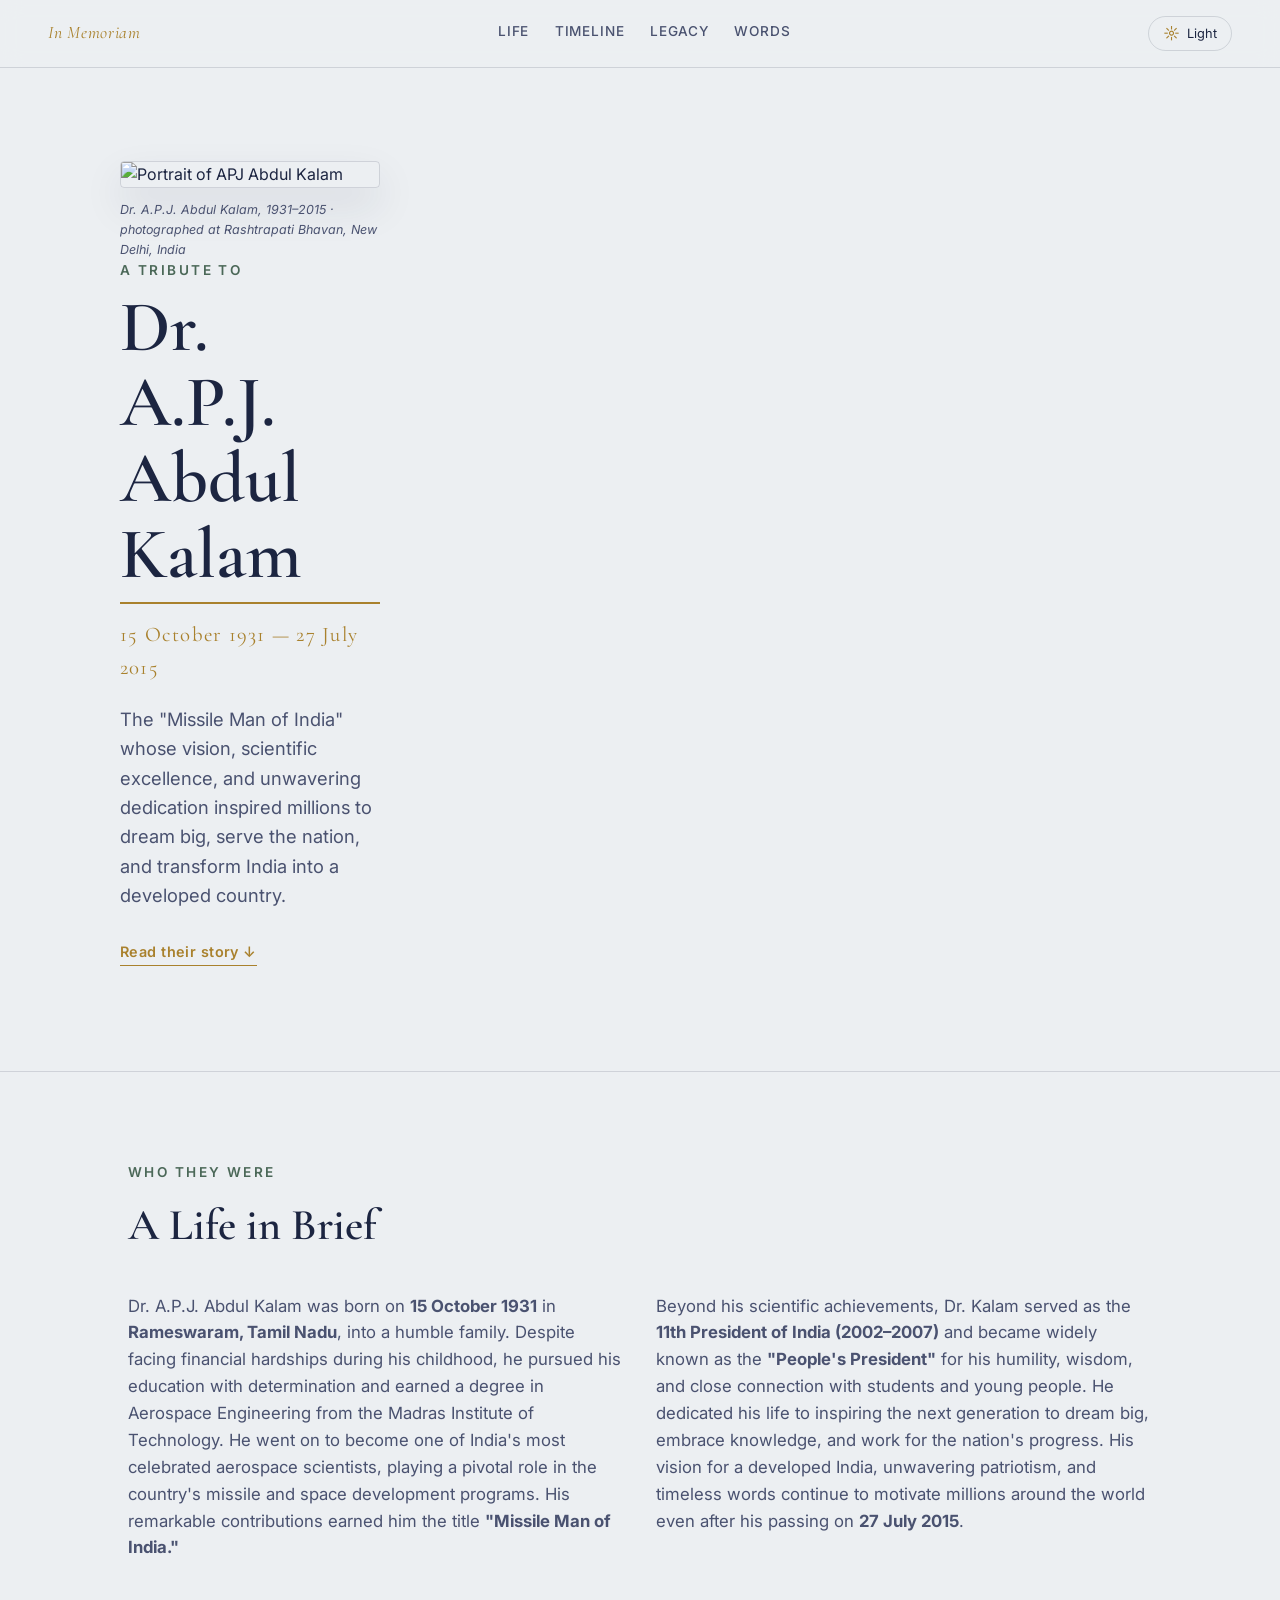
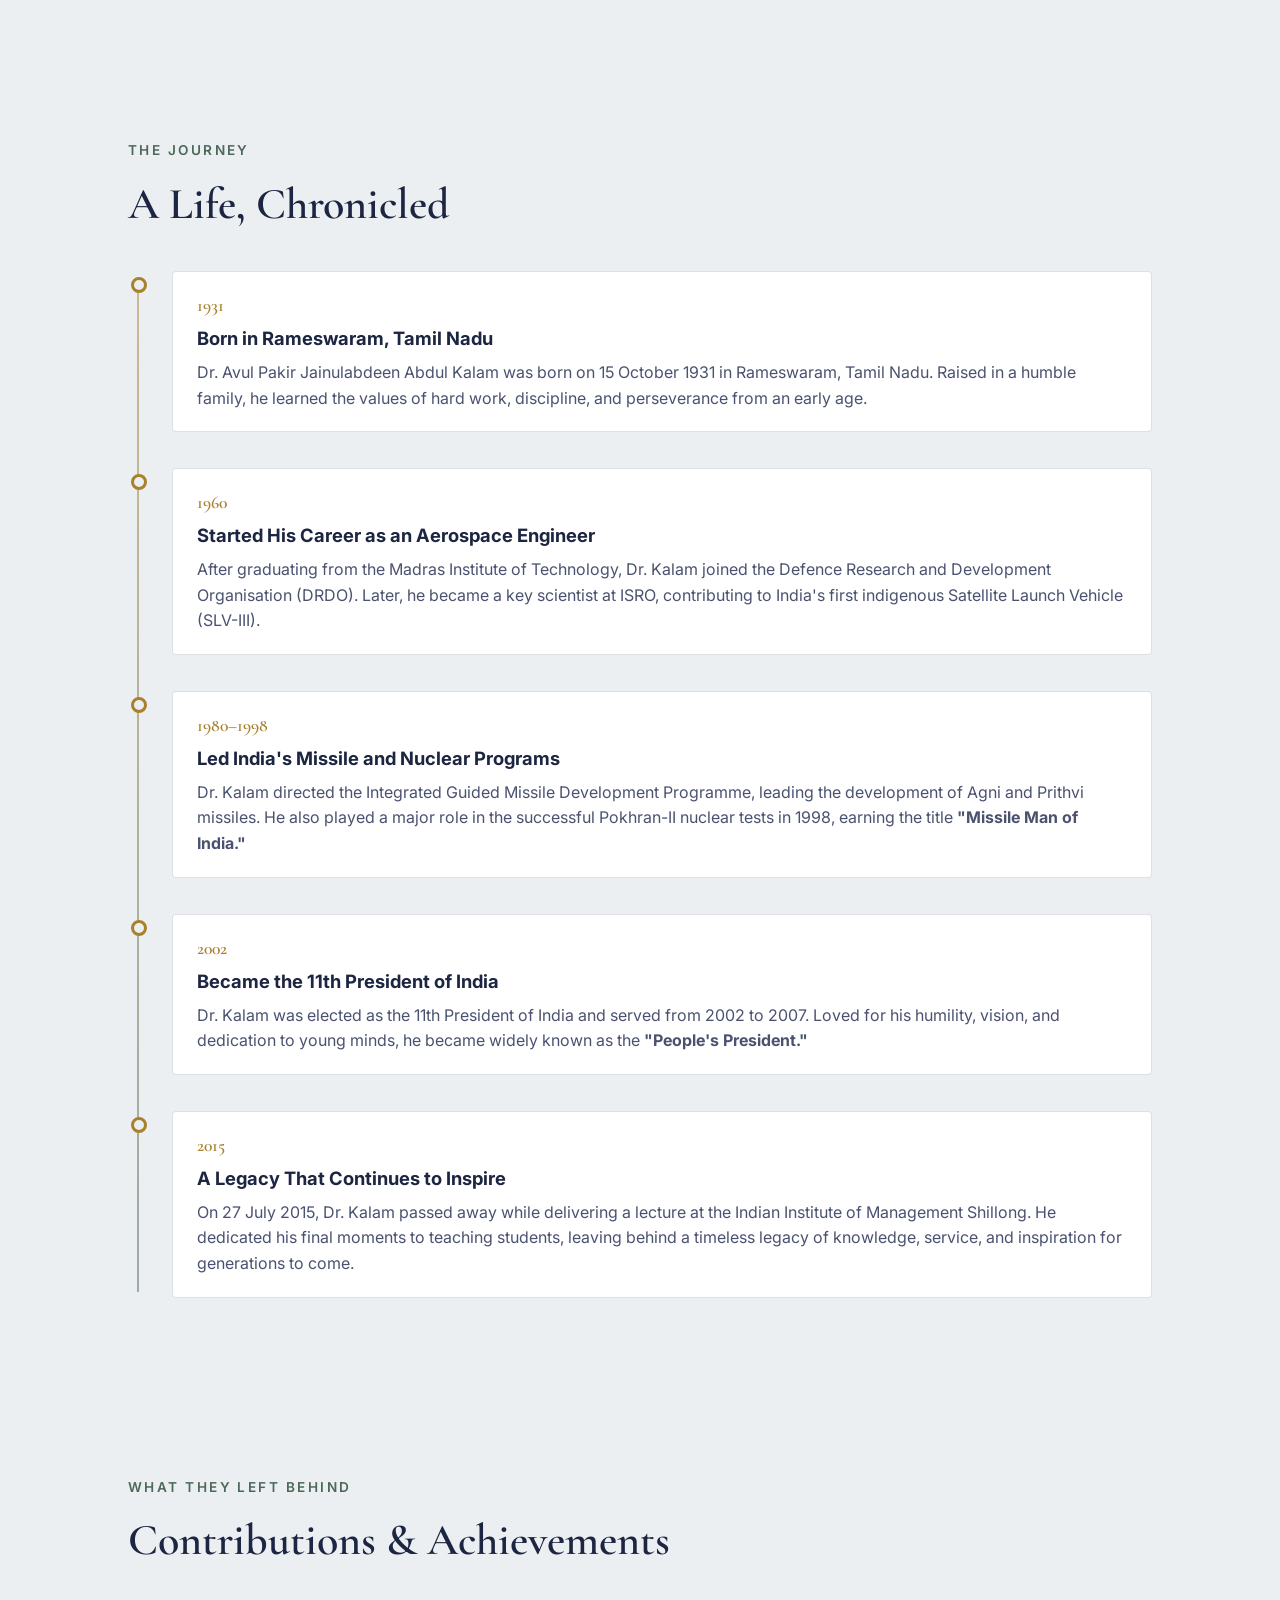
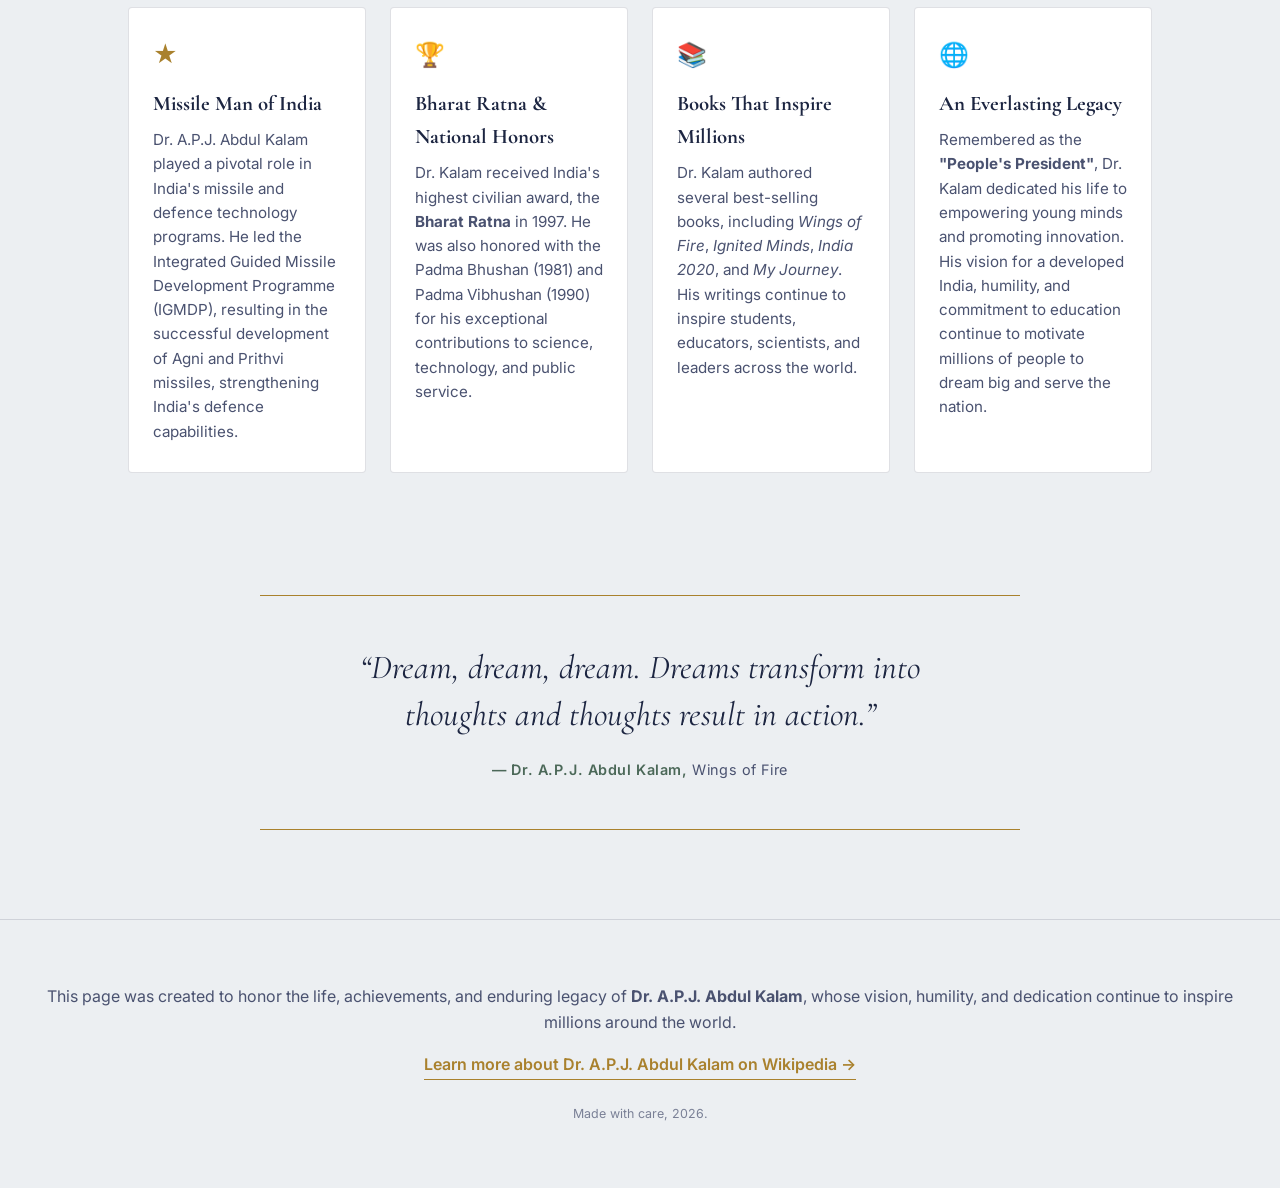
==== index.html @ c82d5241 "Add Tribute Page project Uploaded the Tribute Page project dedicated to Dr. A.P.J. Abdul Kalam. Incl" ====
<!DOCTYPE html>
<html lang="en">
<head>
  <meta charset="UTF-8">
  <meta name="viewport" content="width=device-width, initial-scale=1.0">
  <title>In Tribute — Dr. A.P.J. Abdul Kalam</title>

  <!-- Google Fonts: Cormorant Garamond (display) + Inter (body/utility) -->
  <link rel="preconnect" href="https://fonts.googleapis.com">
  <link rel="preconnect" href="https://fonts.gstatic.com" crossorigin>
  <link href="https://fonts.googleapis.com/css2?family=Cormorant+Garamond:ital,wght@0,400;0,500;0,600;1,500&family=Inter:wght@400;500;600;700&display=swap" rel="stylesheet">

  <link rel="stylesheet" href="styles.css">
</head>
<body>

  <!-- ============ SKIP LINK (accessibility) ============ -->
  <a class="skip-link" href="#main">Skip to content</a>

  <!-- ============ TOP BAR / NAV ============ -->
  <header class="topbar">
    <span class="topbar__mark">In Memoriam</span>
    <nav class="topbar__nav" aria-label="Section navigation">
      <a href="#biography">Life</a>
      <a href="#timeline">Timeline</a>
      <a href="#legacy">Legacy</a>
      <a href="#quote">Words</a>
    </nav>
    <!-- Dark / Light mode toggle -->
    <button id="theme-toggle" class="theme-toggle" type="button" aria-pressed="false" aria-label="Toggle dark mode">
      <span class="theme-toggle__icon" aria-hidden="true">&#9788;</span>
      <span class="theme-toggle__label">Light</span>
    </button>
  </header>

  <main id="main">

    <!-- ============ HERO SECTION ============ -->
    <section class="hero" id="hero">
      <div class="hero__frame">
        <figure class="hero__portrait">
          <img src="images/DoctorAbdulKalam.webp" alt="Portrait of APJ Abdul Kalam">
<figcaption>Dr. A.P.J. Abdul Kalam, 1931&ndash;2015 &middot; photographed at Rashtrapati Bhavan, New Delhi, India</figcaption>

        <div class="hero__copy">
          <p class="hero__eyebrow">A Tribute To</p>
          <h1 class="hero__title">Dr. A.P.J. Abdul Kalam</h1>
          <p class="hero__dates">15 October 1931 — 27 July 2015</p>
          <p class="hero__tagline">
             The "Missile Man of India" whose vision, scientific excellence, and unwavering dedication inspired millions to dream big, serve the nation, and transform India into a developed country.
    </p>

          </p>
          <a class="hero__cta" href="#biography">Read their story ↓</a>
        </div>
      </div>
    </section>

    <!-- ============ BIOGRAPHY / SUMMARY ============ -->
<section class="section biography reveal" id="biography">
  <p class="section__eyebrow">Who They Were</p>
  <h2 class="section__title">A Life in Brief</h2>

  <div class="biography__text">
    <p>
      Dr. A.P.J. Abdul Kalam was born on <strong>15 October 1931</strong> in
      <strong>Rameswaram, Tamil Nadu</strong>, into a humble family. Despite facing
      financial hardships during his childhood, he pursued his education with
      determination and earned a degree in Aerospace Engineering from the Madras
      Institute of Technology. He went on to become one of India's most celebrated
      aerospace scientists, playing a pivotal role in the country's missile and
      space development programs. His remarkable contributions earned him the title
      <strong>"Missile Man of India."</strong>
    </p>

    <p>
      Beyond his scientific achievements, Dr. Kalam served as the
      <strong>11th President of India (2002–2007)</strong> and became widely known
      as the <strong>"People's President"</strong> for his humility, wisdom, and
      close connection with students and young people. He dedicated his life to
      inspiring the next generation to dream big, embrace knowledge, and work for
      the nation's progress. His vision for a developed India, unwavering patriotism,
      and timeless words continue to motivate millions around the world even after
      his passing on <strong>27 July 2015</strong>.
    </p>
  </div>
</section>

    <!-- ============ INTERACTIVE TIMELINE ============ -->
<section class="section timeline-section reveal" id="timeline">
  <p class="section__eyebrow">The Journey</p>
  <h2 class="section__title">A Life, Chronicled</h2>

  <ol class="timeline">
    <li class="timeline__item reveal">
      <div class="timeline__dot"></div>
      <div class="timeline__card">
        <span class="timeline__year">1931</span>
        <h3 class="timeline__heading">Born in Rameswaram, Tamil Nadu</h3>
        <p>
          Dr. Avul Pakir Jainulabdeen Abdul Kalam was born on 15 October 1931 in
          Rameswaram, Tamil Nadu. Raised in a humble family, he learned the values
          of hard work, discipline, and perseverance from an early age.
        </p>
      </div>
    </li>

    <li class="timeline__item reveal">
      <div class="timeline__dot"></div>
      <div class="timeline__card">
        <span class="timeline__year">1960</span>
        <h3 class="timeline__heading">Started His Career as an Aerospace Engineer</h3>
        <p>
          After graduating from the Madras Institute of Technology, Dr. Kalam
          joined the Defence Research and Development Organisation (DRDO). Later,
          he became a key scientist at ISRO, contributing to India's first
          indigenous Satellite Launch Vehicle (SLV-III).
        </p>
      </div>
    </li>

    <li class="timeline__item reveal">
      <div class="timeline__dot"></div>
      <div class="timeline__card">
        <span class="timeline__year">1980–1998</span>
        <h3 class="timeline__heading">Led India's Missile and Nuclear Programs</h3>
        <p>
          Dr. Kalam directed the Integrated Guided Missile Development Programme,
          leading the development of Agni and Prithvi missiles. He also played a
          major role in the successful Pokhran-II nuclear tests in 1998, earning
          the title <strong>"Missile Man of India."</strong>
        </p>
      </div>
    </li>

    <li class="timeline__item reveal">
      <div class="timeline__dot"></div>
      <div class="timeline__card">
        <span class="timeline__year">2002</span>
        <h3 class="timeline__heading">Became the 11th President of India</h3>
        <p>
          Dr. Kalam was elected as the 11th President of India and served from
          2002 to 2007. Loved for his humility, vision, and dedication to young
          minds, he became widely known as the <strong>"People's President."</strong>
        </p>
      </div>
    </li>

    <li class="timeline__item reveal">
      <div class="timeline__dot"></div>
      <div class="timeline__card">
        <span class="timeline__year">2015</span>
        <h3 class="timeline__heading">A Legacy That Continues to Inspire</h3>
        <p>
          On 27 July 2015, Dr. Kalam passed away while delivering a lecture at the
          Indian Institute of Management Shillong. He dedicated his final moments
          to teaching students, leaving behind a timeless legacy of knowledge,
          service, and inspiration for generations to come.
        </p>
      </div>
    </li>
  </ol>
</section>

    <!-- ============ KEY CONTRIBUTIONS / ACHIEVEMENTS ============ -->
<section class="section legacy reveal" id="legacy">
  <p class="section__eyebrow">What They Left Behind</p>
  <h2 class="section__title">Contributions &amp; Achievements</h2>

  <div class="legacy__grid">

    <article class="legacy__card reveal">
      <span class="legacy__icon" aria-hidden="true">&#9733;</span>
      <h3>Missile Man of India</h3>
      <p>
        Dr. A.P.J. Abdul Kalam played a pivotal role in India's missile and
        defence technology programs. He led the Integrated Guided Missile
        Development Programme (IGMDP), resulting in the successful development
        of Agni and Prithvi missiles, strengthening India's defence capabilities.
      </p>
    </article>

    <article class="legacy__card reveal">
      <span class="legacy__icon" aria-hidden="true">&#127942;</span>
      <h3>Bharat Ratna &amp; National Honors</h3>
      <p>
        Dr. Kalam received India's highest civilian award, the
        <strong>Bharat Ratna</strong> in 1997. He was also honored with the
        Padma Bhushan (1981) and Padma Vibhushan (1990) for his exceptional
        contributions to science, technology, and public service.
      </p>
    </article>

    <article class="legacy__card reveal">
      <span class="legacy__icon" aria-hidden="true">&#128218;</span>
      <h3>Books That Inspire Millions</h3>
      <p>
        Dr. Kalam authored several best-selling books, including
        <em>Wings of Fire</em>, <em>Ignited Minds</em>,
        <em>India 2020</em>, and <em>My Journey</em>. His writings continue to
        inspire students, educators, scientists, and leaders across the world.
      </p>
    </article>

    <article class="legacy__card reveal">
      <span class="legacy__icon" aria-hidden="true">&#127760;</span>
      <h3>An Everlasting Legacy</h3>
      <p>
        Remembered as the <strong>"People's President"</strong>, Dr. Kalam
        dedicated his life to empowering young minds and promoting innovation.
        His vision for a developed India, humility, and commitment to education
        continue to motivate millions of people to dream big and serve the nation.
      </p>
    </article>

  </div>
</section>
    <!-- ============ QUOTE SECTION ============ -->
<section class="section quote-section reveal" id="quote">
  <blockquote class="quote">
    <p>
      &ldquo;Dream, dream, dream. Dreams transform into thoughts and thoughts result in action.&rdquo;
    </p>
    <footer>
      — Dr. A.P.J. Abdul Kalam,
      <cite>Wings of Fire</cite>
    </footer>
  </blockquote>
</section>

</main>

<!-- ============ FOOTER / EXTERNAL LINK ============ -->
<footer class="site-footer reveal">
  <p class="site-footer__note">
    This page was created to honor the life, achievements, and enduring legacy of
    <strong>Dr. A.P.J. Abdul Kalam</strong>, whose vision, humility, and dedication
    continue to inspire millions around the world.
  </p>

  <a class="site-footer__link"
     href="https://en.wikipedia.org/wiki/A._P._J._Abdul_Kalam"
     target="_blank"
     rel="noopener noreferrer">
    Learn more about Dr. A.P.J. Abdul Kalam on Wikipedia →
  </a>

  <p class="site-footer__fine">
    Made with care, 2026.
  </p>
</footer>

<script src="script.js"></script>
</body>
</html>
---- styles.css ----
/* =========================================================
   TRIBUTE PAGE — STYLESHEET
   Design tokens live in :root as CSS custom properties so the
   dark-mode toggle can flip the whole palette in one place.
   ========================================================= */

:root {
  /* ---- Palette (light / default) ---- */
  --bg: #eceff2;
  --bg-alt: #ffffff;
  --ink: #1c2541;
  --ink-soft: #4a5270;
  --gold: #a9812d;
  --gold-soft: #cba553;
  --sage: #4b6858;
  --line: rgba(28, 37, 65, 0.14);
  --shadow: 0 18px 40px rgba(28, 37, 65, 0.10);

  /* ---- Type ---- */
  --font-display: "Cormorant Garamond", Georgia, "Times New Roman", serif;
  --font-body: "Inter", -apple-system, BlinkMacSystemFont, "Segoe UI", sans-serif;

  /* ---- Layout ---- */
  --max-width: 1120px;
  --radius: 4px;
  --transition: 0.35s ease;
}

/* Dark mode palette — toggled via JS adding .dark-mode on <body> */
body.dark-mode {
  --bg: #0f1620;
  --bg-alt: #161f2c;
  --ink: #eef1f5;
  --ink-soft: #b7c0cf;
  --gold: #d9b25e;
  --gold-soft: #e9cd8c;
  --sage: #8fae9c;
  --line: rgba(238, 241, 245, 0.14);
  --shadow: 0 18px 40px rgba(0, 0, 0, 0.45);
}

/* ---------------------------------------------------------
   RESET & BASE
   --------------------------------------------------------- */
* { box-sizing: border-box; }

html {
  scroll-behavior: smooth;
}

body {
  margin: 0;
  background: var(--bg);
  color: var(--ink);
  font-family: var(--font-body);
  line-height: 1.6;
  transition: background var(--transition), color var(--transition);
}

img { max-width: 100%; display: block; }

a {
  color: var(--gold);
  text-decoration: none;
}

.skip-link {
  position: absolute;
  left: -999px;
  top: 0;
  background: var(--gold);
  color: #0f1620;
  padding: 0.6rem 1rem;
  z-index: 100;
}
.skip-link:focus {
  left: 1rem;
  top: 1rem;
}

/* Visible keyboard focus everywhere */
a:focus-visible,
button:focus-visible {
  outline: 2px solid var(--gold);
  outline-offset: 3px;
}

/* ---------------------------------------------------------
   TOP BAR
   --------------------------------------------------------- */
.topbar {
  position: sticky;
  top: 0;
  z-index: 50;
  display: flex;
  align-items: center;
  justify-content: space-between;
  gap: 1rem;
  padding: 1rem clamp(1.25rem, 4vw, 3rem);
  background: color-mix(in srgb, var(--bg) 88%, transparent);
  backdrop-filter: blur(10px);
  border-bottom: 1px solid var(--line);
}

.topbar__mark {
  font-family: var(--font-display);
  font-style: italic;
  font-size: 1.1rem;
  letter-spacing: 0.04em;
  color: var(--gold);
  white-space: nowrap;
}

.topbar__nav {
  display: flex;
  gap: clamp(0.75rem, 2vw, 1.75rem);
  flex-wrap: wrap;
}

.topbar__nav a {
  color: var(--ink-soft);
  font-size: 0.85rem;
  letter-spacing: 0.06em;
  text-transform: uppercase;
  font-weight: 500;
  padding-bottom: 2px;
  border-bottom: 1px solid transparent;
  transition: color var(--transition), border-color var(--transition);
}
.topbar__nav a:hover {
  color: var(--gold);
  border-color: var(--gold);
}

.theme-toggle {
  display: flex;
  align-items: center;
  gap: 0.4rem;
  background: transparent;
  border: 1px solid var(--line);
  border-radius: 999px;
  padding: 0.4rem 0.9rem;
  font-family: var(--font-body);
  font-size: 0.8rem;
  color: var(--ink);
  cursor: pointer;
  transition: border-color var(--transition), background var(--transition);
}
.theme-toggle:hover {
  border-color: var(--gold);
}
.theme-toggle__icon {
  font-size: 1rem;
  color: var(--gold);
}

/* ---------------------------------------------------------
   HERO
   --------------------------------------------------------- */
.hero {
  padding: clamp(2.5rem, 6vw, 5rem) clamp(1.25rem, 4vw, 3rem) clamp(3rem, 7vw, 6rem);
  border-bottom: 1px solid var(--line);
}

.hero__frame {
  max-width: var(--max-width);
  margin: 0 auto;
  display: grid;
  grid-template-columns: minmax(220px, 340px) 1fr;
  gap: clamp(2rem, 5vw, 4rem);
  align-items: center;
}

.hero__portrait img {
  width: 100%;
  border: 1px solid var(--line);
  border-radius: var(--radius);
  box-shadow: var(--shadow);
}
.hero__portrait figcaption {
  margin-top: 0.75rem;
  font-size: 0.78rem;
  color: var(--ink-soft);
  font-style: italic;
}

.hero__eyebrow {
  font-size: 0.85rem;
  letter-spacing: 0.18em;
  text-transform: uppercase;
  color: var(--sage);
  margin: 0 0 0.5rem;
  font-weight: 600;
}

.hero__title {
  font-family: var(--font-display);
  font-weight: 600;
  font-size: clamp(2.75rem, 6vw, 4.5rem);
  line-height: 1.05;
  margin: 0;
  border-bottom: 2px solid var(--gold);
  padding-bottom: 0.6rem;
  display: inline-block;
}

.hero__dates {
  margin: 0.9rem 0 0;
  color: var(--gold);
  font-family: var(--font-display);
  font-size: 1.3rem;
  letter-spacing: 0.06em;
}

.hero__tagline {
  margin: 1.25rem 0 1.75rem;
  font-size: 1.15rem;
  color: var(--ink-soft);
  max-width: 46ch;
}

.hero__cta {
  display: inline-block;
  font-weight: 600;
  font-size: 0.9rem;
  letter-spacing: 0.03em;
  border-bottom: 1px solid var(--gold);
  padding-bottom: 2px;
  transition: opacity var(--transition);
}
.hero__cta:hover { opacity: 0.7; }

/* ---------------------------------------------------------
   SHARED SECTION STYLES
   --------------------------------------------------------- */
.section {
  max-width: var(--max-width);
  margin: 0 auto;
  padding: clamp(3.5rem, 7vw, 6rem) clamp(1.25rem, 4vw, 3rem);
}

.section__eyebrow {
  font-size: 0.85rem;
  letter-spacing: 0.18em;
  text-transform: uppercase;
  color: var(--sage);
  font-weight: 600;
  margin: 0 0 0.4rem;
}

.section__title {
  font-family: var(--font-display);
  font-weight: 600;
  font-size: clamp(2rem, 4vw, 2.75rem);
  margin: 0 0 2rem;
}

/* Reveal-on-scroll base state (JS toggles .is-visible) */
.reveal {
  opacity: 0;
  transform: translateY(24px);
  transition: opacity 0.7s ease, transform 0.7s ease;
}
.reveal.is-visible {
  opacity: 1;
  transform: translateY(0);
}

/* ---------------------------------------------------------
   BIOGRAPHY
   --------------------------------------------------------- */
.biography__text {
  display: grid;
  grid-template-columns: repeat(2, 1fr);
  gap: 2rem;
  font-size: 1.05rem;
  color: var(--ink-soft);
}
.biography__text p { margin: 0; }

/* ---------------------------------------------------------
   TIMELINE
   --------------------------------------------------------- */
.timeline {
  list-style: none;
  margin: 0;
  padding: 0;
  position: relative;
}

.timeline::before {
  content: "";
  position: absolute;
  left: 9px;
  top: 6px;
  bottom: 6px;
  width: 2px;
  background: linear-gradient(var(--gold), var(--sage));
  opacity: 0.5;
}

.timeline__item {
  position: relative;
  padding-left: 2.75rem;
  margin-bottom: 2.25rem;
}
.timeline__item:last-child { margin-bottom: 0; }

.timeline__dot {
  position: absolute;
  left: 3px;
  top: 6px;
  width: 16px;
  height: 16px;
  border-radius: 50%;
  background: var(--bg);
  border: 3px solid var(--gold);
}

.timeline__card {
  background: var(--bg-alt);
  border: 1px solid var(--line);
  border-radius: var(--radius);
  padding: 1.25rem 1.5rem;
  transition: transform var(--transition), box-shadow var(--transition);
}
.timeline__card:hover {
  transform: translateX(4px);
  box-shadow: var(--shadow);
}

.timeline__year {
  display: inline-block;
  font-family: var(--font-display);
  font-weight: 600;
  color: var(--gold);
  font-size: 1.1rem;
  margin-bottom: 0.25rem;
}

.timeline__heading {
  margin: 0 0 0.4rem;
  font-size: 1.15rem;
}

.timeline__card p {
  margin: 0;
  color: var(--ink-soft);
}

/* ---------------------------------------------------------
   LEGACY / ACHIEVEMENTS GRID
   --------------------------------------------------------- */
.legacy__grid {
  display: grid;
  grid-template-columns: repeat(auto-fit, minmax(230px, 1fr));
  gap: 1.5rem;
}

.legacy__card {
  background: var(--bg-alt);
  border: 1px solid var(--line);
  border-radius: var(--radius);
  padding: 1.75rem 1.5rem;
  transition: transform var(--transition), box-shadow var(--transition), border-color var(--transition);
}
.legacy__card:hover {
  transform: translateY(-6px);
  box-shadow: var(--shadow);
  border-color: var(--gold);
}

.legacy__icon {
  display: inline-block;
  font-size: 1.5rem;
  color: var(--gold);
  margin-bottom: 0.75rem;
}

.legacy__card h3 {
  margin: 0 0 0.5rem;
  font-family: var(--font-display);
  font-size: 1.3rem;
}

.legacy__card p {
  margin: 0;
  color: var(--ink-soft);
  font-size: 0.95rem;
}

/* ---------------------------------------------------------
   QUOTE SECTION
   --------------------------------------------------------- */
.quote-section {
  text-align: center;
  padding-top: 2rem;
}

.quote {
  margin: 0 auto;
  max-width: 760px;
  padding: 3rem clamp(1.25rem, 5vw, 3rem);
  border-top: 1px solid var(--gold);
  border-bottom: 1px solid var(--gold);
  position: relative;
}

.quote p {
  font-family: var(--font-display);
  font-style: italic;
  font-size: clamp(1.5rem, 3.5vw, 2.1rem);
  line-height: 1.4;
  color: var(--ink);
  margin: 0 0 1.25rem;
}

.quote footer {
  font-size: 0.9rem;
  letter-spacing: 0.04em;
  color: var(--sage);
  font-weight: 600;
}
.quote footer cite {
  font-style: normal;
  color: var(--ink-soft);
  font-weight: 400;
}

/* ---------------------------------------------------------
   FOOTER
   --------------------------------------------------------- */
.site-footer {
  text-align: center;
  padding: clamp(2.5rem, 6vw, 4rem) 1.5rem;
  border-top: 1px solid var(--line);
}

.site-footer__note {
  margin: 0 0 1rem;
  color: var(--ink-soft);
}

.site-footer__link {
  display: inline-block;
  font-weight: 600;
  font-size: 1rem;
  border-bottom: 1px solid var(--gold);
  padding-bottom: 2px;
  transition: opacity var(--transition);
}
.site-footer__link:hover { opacity: 0.7; }

.site-footer__fine {
  margin: 1.5rem 0 0;
  font-size: 0.78rem;
  color: var(--ink-soft);
  opacity: 0.7;
}

/* ---------------------------------------------------------
   RESPONSIVE — MOBILE
   --------------------------------------------------------- */
@media (max-width: 760px) {
  .topbar {
    flex-wrap: wrap;
    row-gap: 0.75rem;
  }
  .topbar__nav {
    order: 3;
    width: 100%;
    justify-content: flex-start;
  }

  .hero__frame {
    grid-template-columns: 1fr;
    text-align: left;
  }
  .hero__portrait {
    max-width: 260px;
  }

  .biography__text {
    grid-template-columns: 1fr;
  }
}

/* ---------------------------------------------------------
   REDUCED MOTION
   --------------------------------------------------------- */
@media (prefers-reduced-motion: reduce) {
  html { scroll-behavior: auto; }
  .reveal {
    opacity: 1;
    transform: none;
    transition: none;
  }
  .timeline__card:hover,
  .legacy__card:hover {
    transform: none;
  }
}
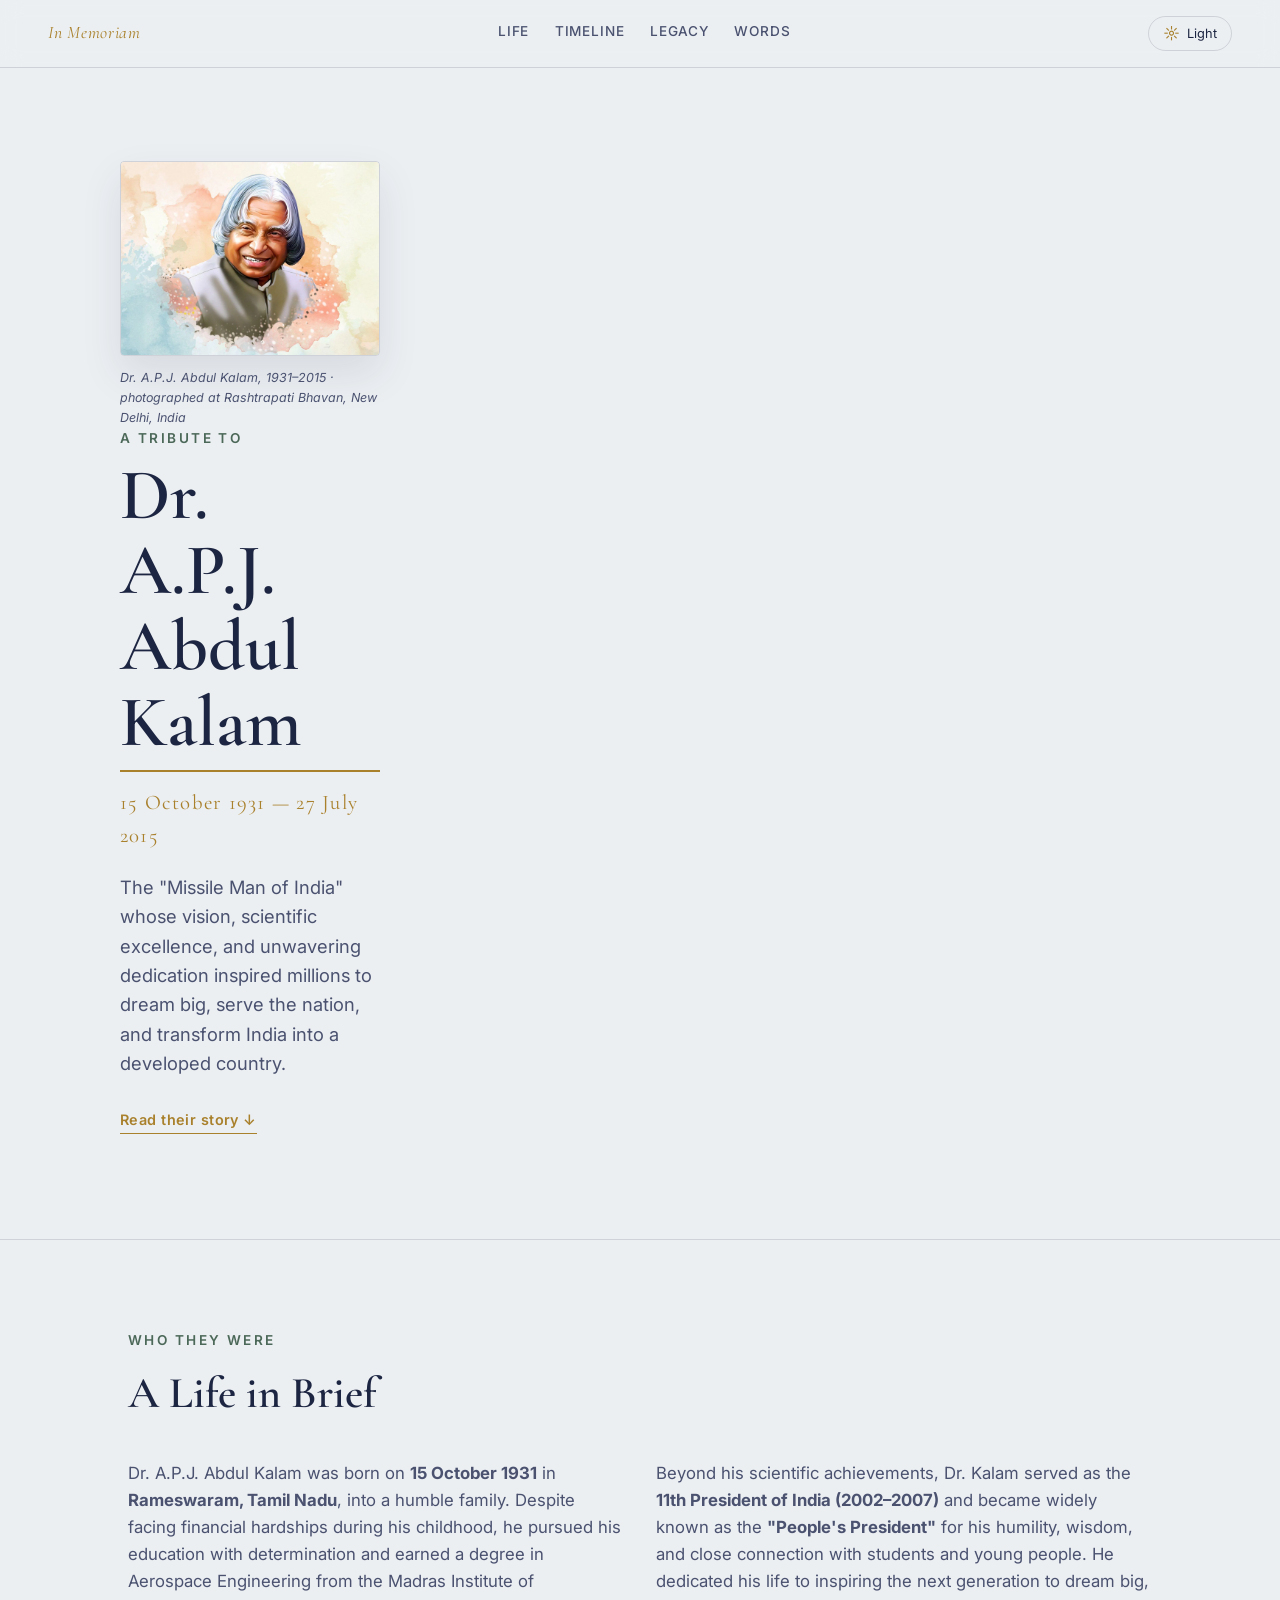
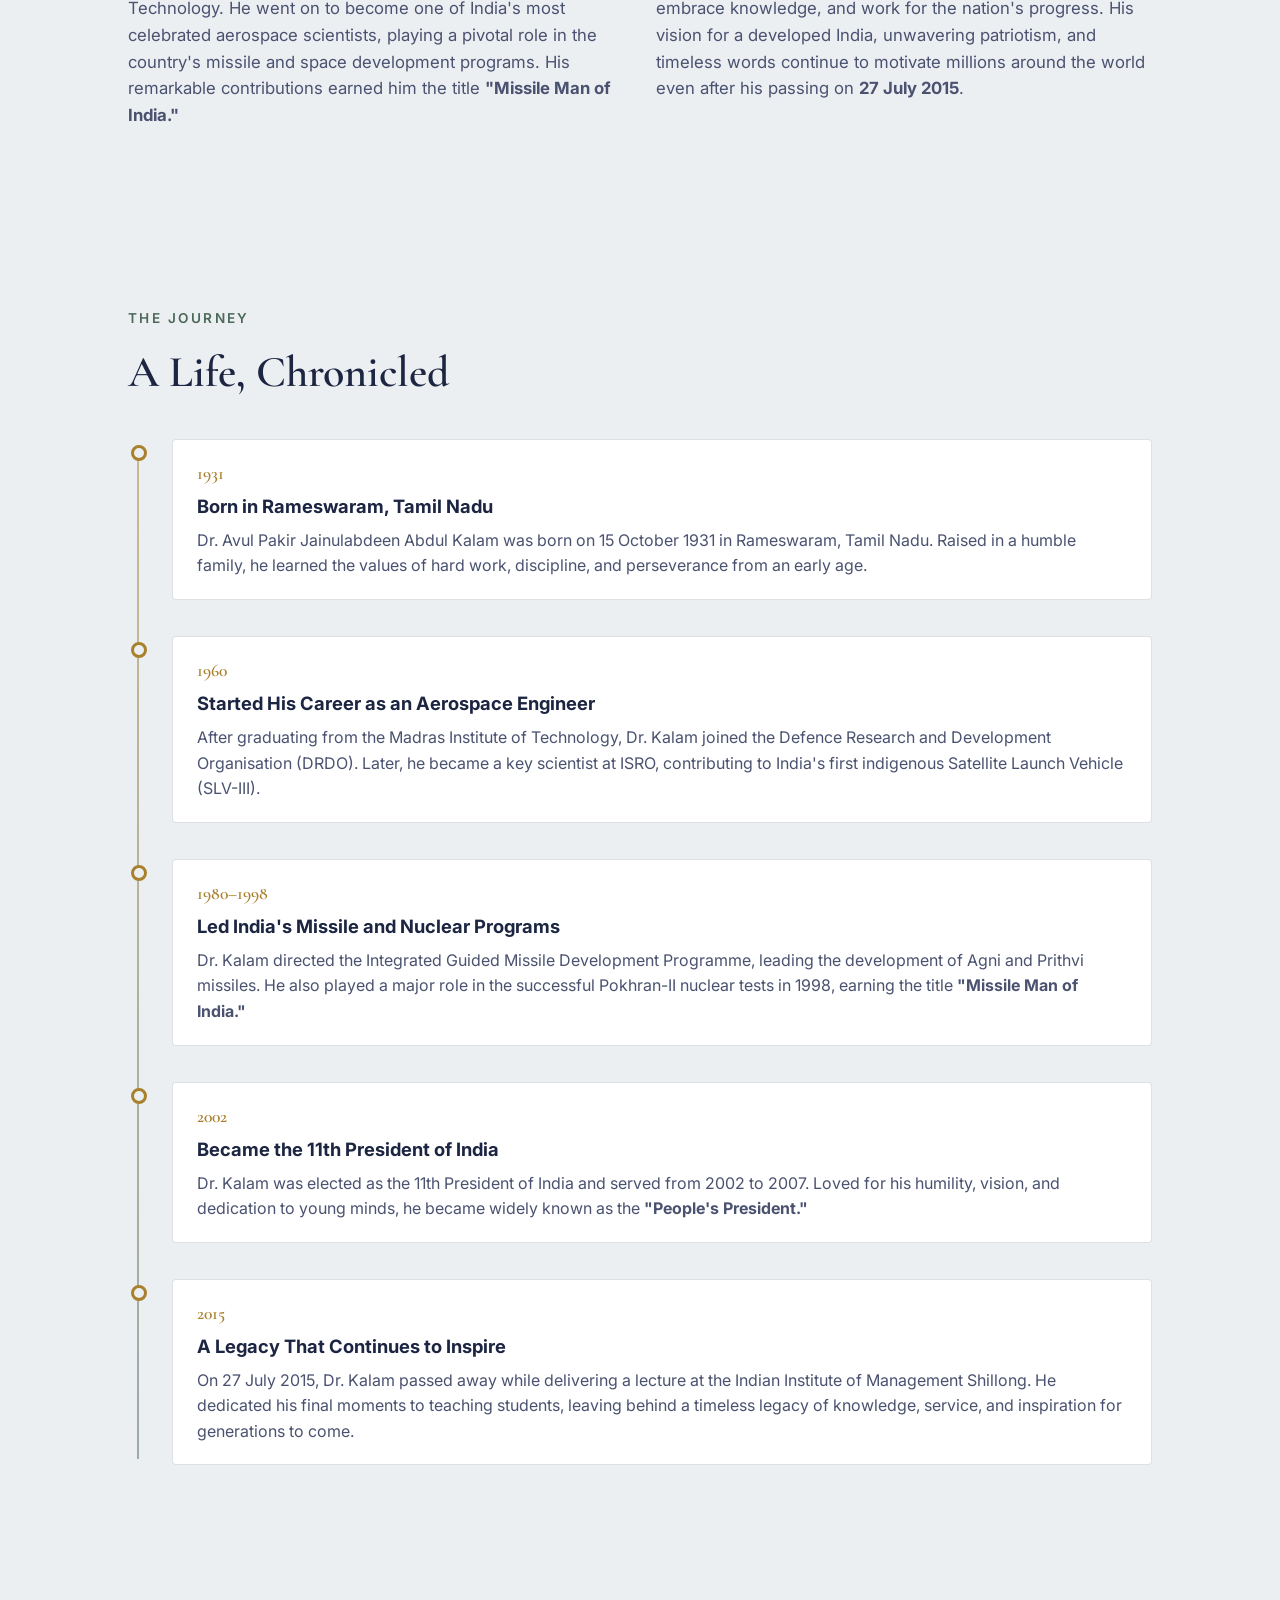
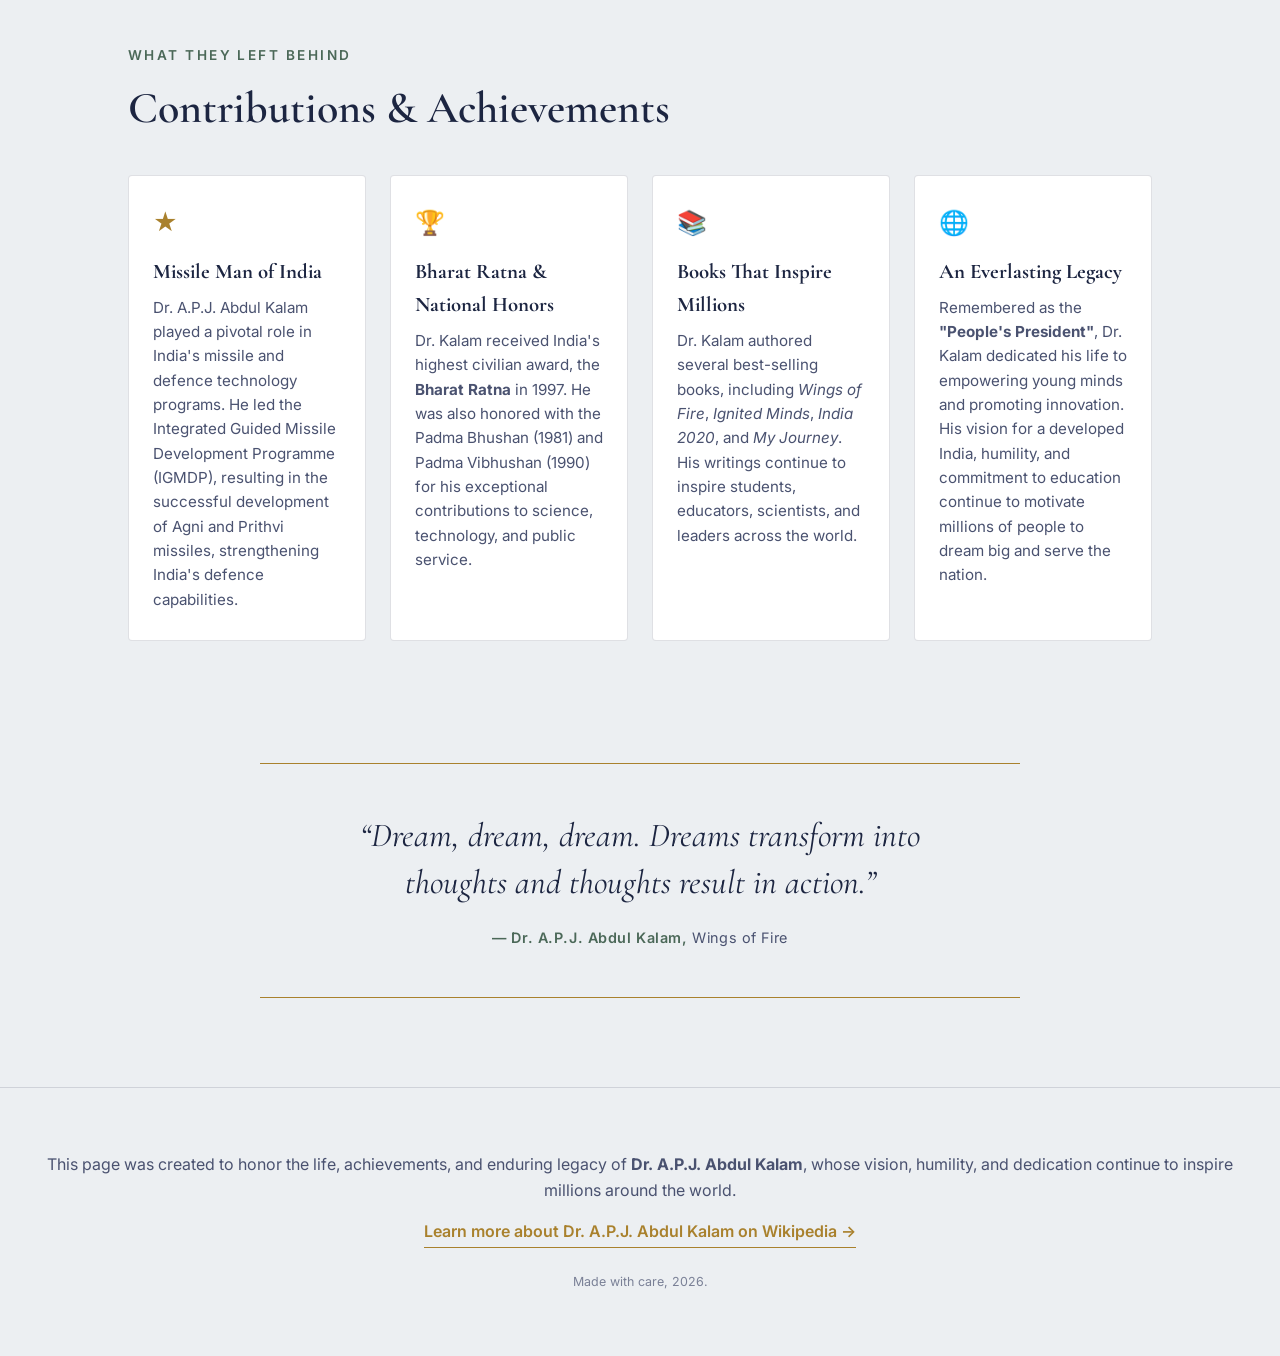
==== commit 8cd3c8a1: "Update image source path for hero portrait" ====
--- a/index.html
+++ b/index.html
@@ -39,7 +39,7 @@
     <section class="hero" id="hero">
       <div class="hero__frame">
         <figure class="hero__portrait">
-          <img src="images/DoctorAbdulKalam.webp" alt="Portrait of APJ Abdul Kalam">
+          <img src="DoctorAbdulKalam.webp" alt="Portrait of APJ Abdul Kalam">
 <figcaption>Dr. A.P.J. Abdul Kalam, 1931&ndash;2015 &middot; photographed at Rashtrapati Bhavan, New Delhi, India</figcaption>
 
         <div class="hero__copy">
@@ -252,4 +252,4 @@
 
 <script src="script.js"></script>
 </body>
-</html>+</html>
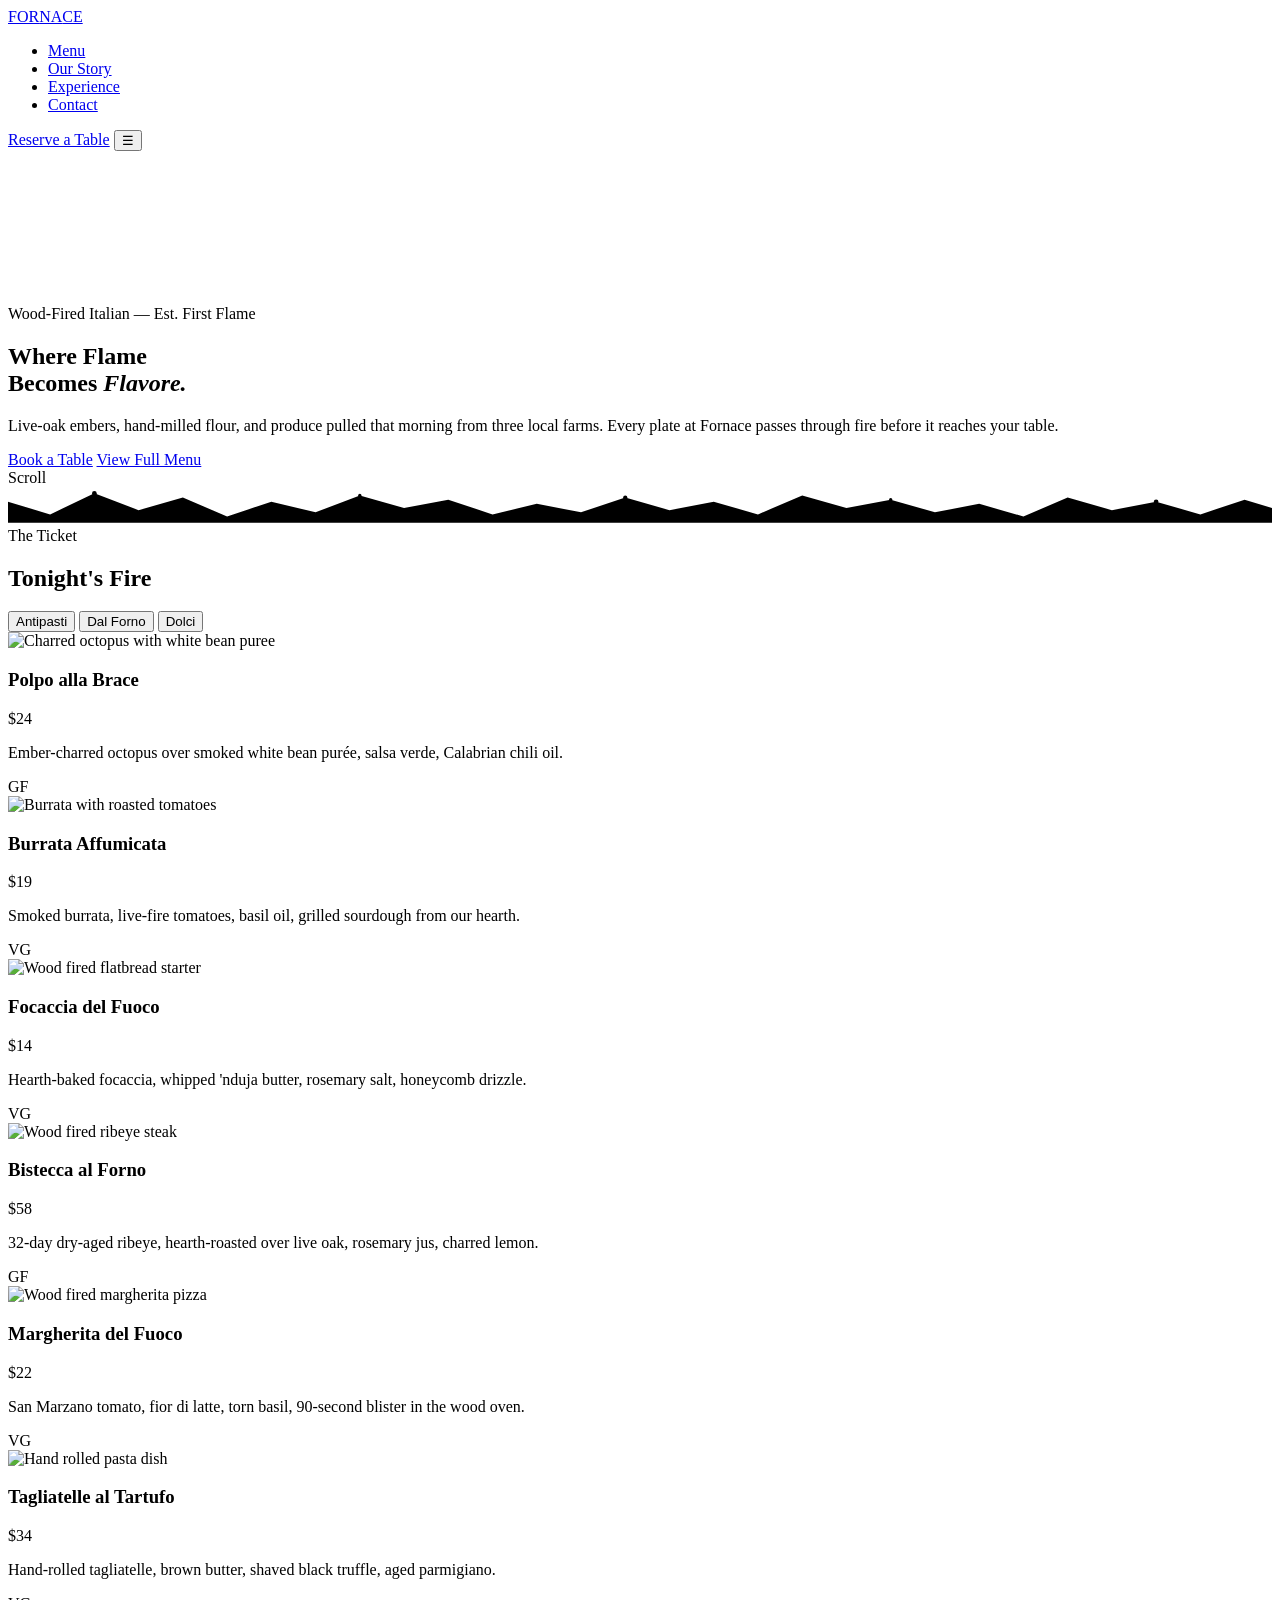
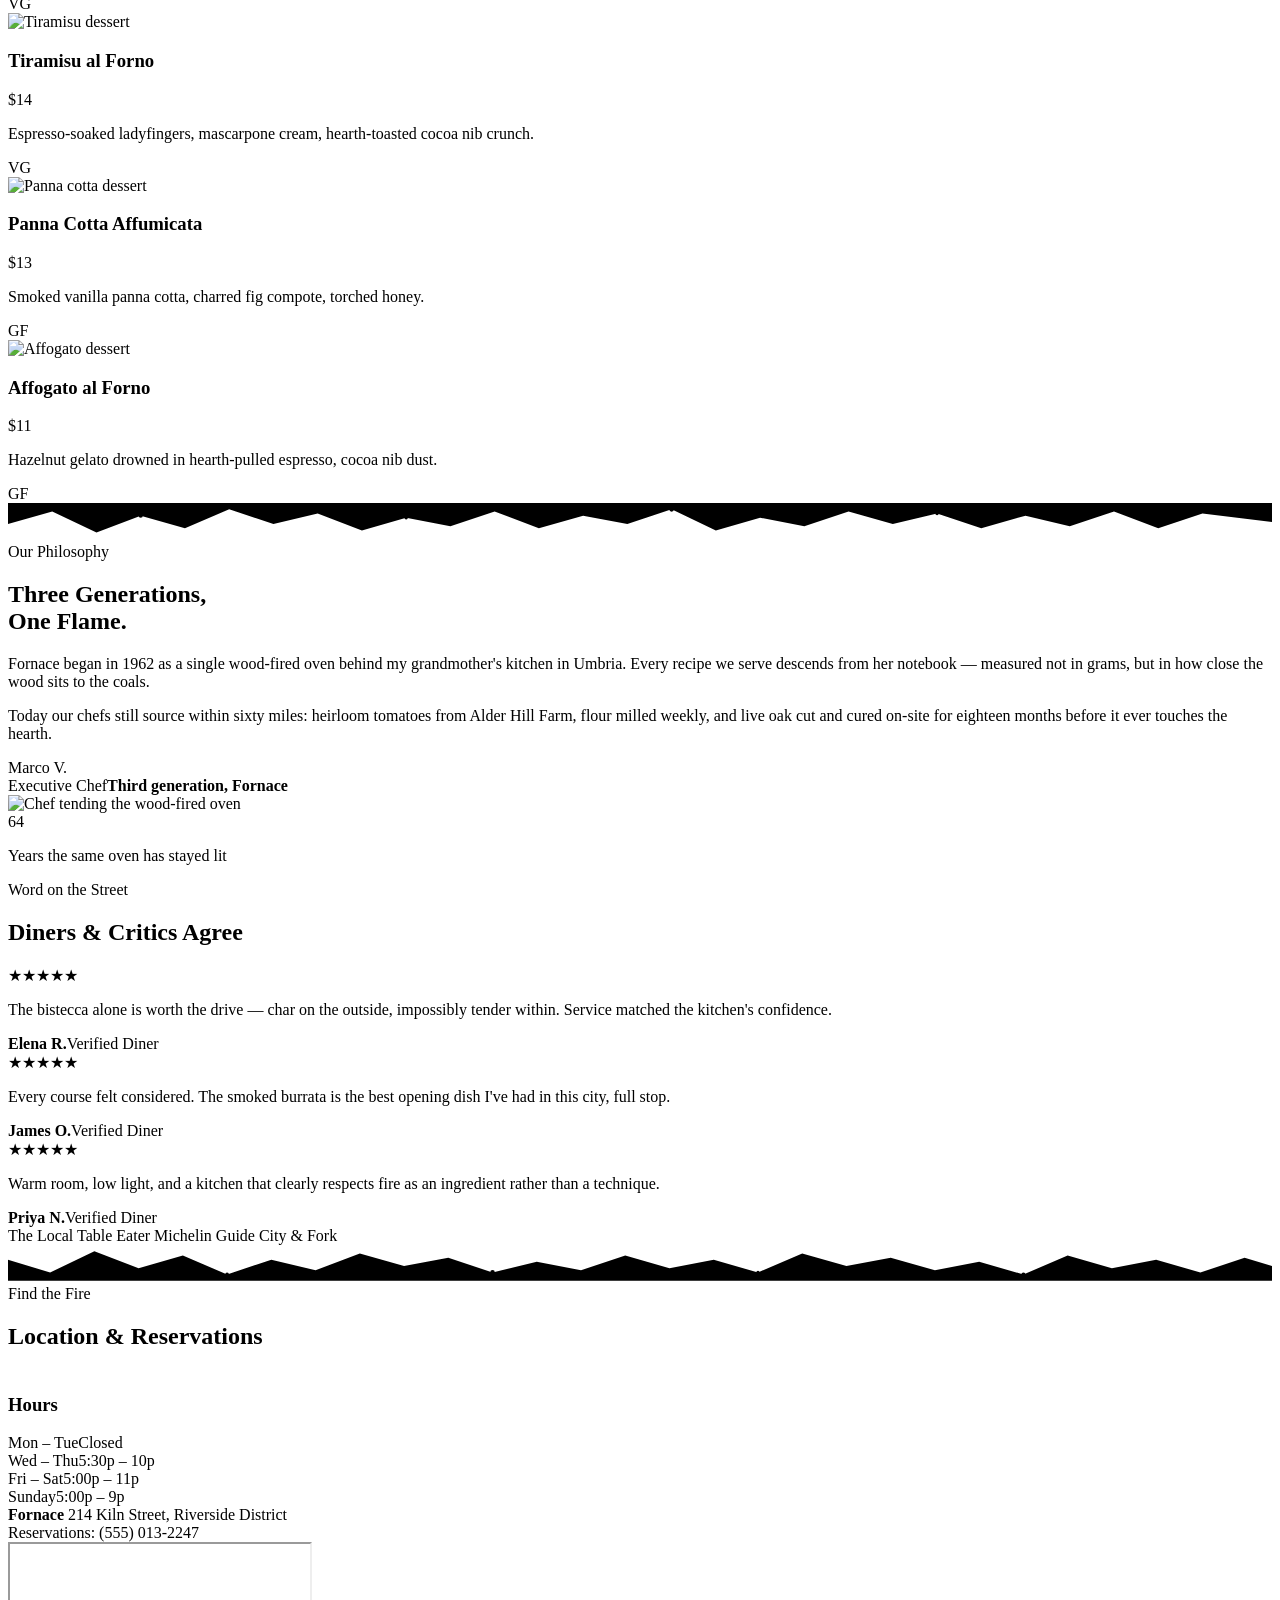
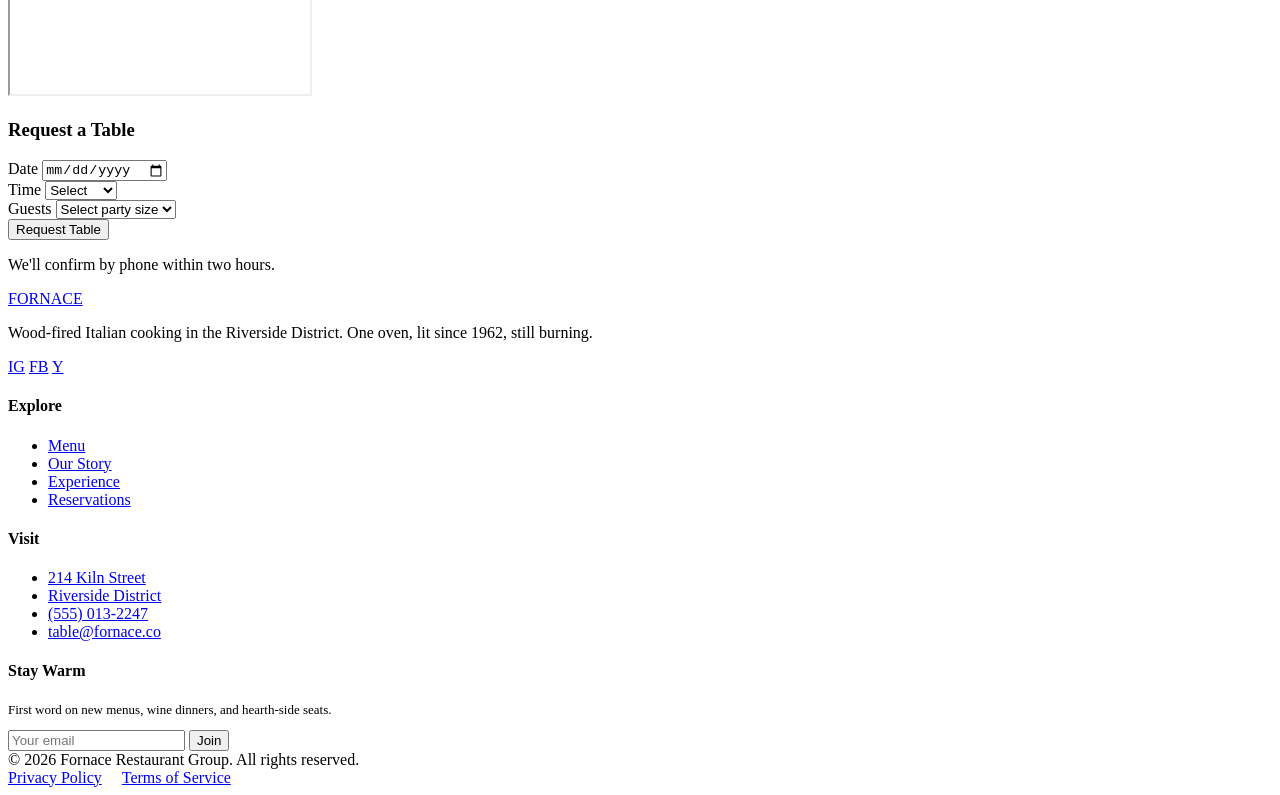
==== commit 837b14d8: "Add Restaurant Landing Page Created a responsive restaurant landing page featuring a modern homepage" ====
--- a/index.html
+++ b/index.html
@@ -1,255 +1,350 @@
 <!DOCTYPE html>
 <html lang="en">
 <head>
-  <meta charset="UTF-8">
-  <meta name="viewport" content="width=device-width, initial-scale=1.0">
-  <title>In Tribute — Dr. A.P.J. Abdul Kalam</title>
-
-  <!-- Google Fonts: Cormorant Garamond (display) + Inter (body/utility) -->
-  <link rel="preconnect" href="https://fonts.googleapis.com">
-  <link rel="preconnect" href="https://fonts.gstatic.com" crossorigin>
-  <link href="https://fonts.googleapis.com/css2?family=Cormorant+Garamond:ital,wght@0,400;0,500;0,600;1,500&family=Inter:wght@400;500;600;700&display=swap" rel="stylesheet">
-
-  <link rel="stylesheet" href="styles.css">
+<meta charset="UTF-8">
+<meta name="viewport" content="width=device-width, initial-scale=1.0">
+<title>Fornace — Wood-Fired Italian, Since the First Flame</title>
+<link rel="preconnect" href="https://fonts.googleapis.com">
+<link rel="preconnect" href="https://fonts.gstatic.com" crossorigin>
+<link href="https://fonts.googleapis.com/css2?family=Fraunces:ital,opsz,wght@0,9..144,300;0,9..144,500;0,9..144,600;1,9..144,400;1,9..144,500&family=Inter:wght@400;500;600&family=JetBrains+Mono:wght@400;500;600&display=swap" rel="stylesheet">
+<link rel="stylesheet" href="css/style.css">
 </head>
 <body>
 
-  <!-- ============ SKIP LINK (accessibility) ============ -->
-  <a class="skip-link" href="#main">Skip to content</a>
-
-  <!-- ============ TOP BAR / NAV ============ -->
-  <header class="topbar">
-    <span class="topbar__mark">In Memoriam</span>
-    <nav class="topbar__nav" aria-label="Section navigation">
-      <a href="#biography">Life</a>
-      <a href="#timeline">Timeline</a>
-      <a href="#legacy">Legacy</a>
-      <a href="#quote">Words</a>
-    </nav>
-    <!-- Dark / Light mode toggle -->
-    <button id="theme-toggle" class="theme-toggle" type="button" aria-pressed="false" aria-label="Toggle dark mode">
-      <span class="theme-toggle__icon" aria-hidden="true">&#9788;</span>
-      <span class="theme-toggle__label">Light</span>
-    </button>
-  </header>
-
-  <main id="main">
-
-    <!-- ============ HERO SECTION ============ -->
-    <section class="hero" id="hero">
-      <div class="hero__frame">
-        <figure class="hero__portrait">
-          <img src="DoctorAbdulKalam.webp" alt="Portrait of APJ Abdul Kalam">
-<figcaption>Dr. A.P.J. Abdul Kalam, 1931&ndash;2015 &middot; photographed at Rashtrapati Bhavan, New Delhi, India</figcaption>
-
-        <div class="hero__copy">
-          <p class="hero__eyebrow">A Tribute To</p>
-          <h1 class="hero__title">Dr. A.P.J. Abdul Kalam</h1>
-          <p class="hero__dates">15 October 1931 — 27 July 2015</p>
-          <p class="hero__tagline">
-             The "Missile Man of India" whose vision, scientific excellence, and unwavering dedication inspired millions to dream big, serve the nation, and transform India into a developed country.
-    </p>
-
-          </p>
-          <a class="hero__cta" href="#biography">Read their story ↓</a>
-        </div>
-      </div>
-    </section>
-
-    <!-- ============ BIOGRAPHY / SUMMARY ============ -->
-<section class="section biography reveal" id="biography">
-  <p class="section__eyebrow">Who They Were</p>
-  <h2 class="section__title">A Life in Brief</h2>
-
-  <div class="biography__text">
-    <p>
-      Dr. A.P.J. Abdul Kalam was born on <strong>15 October 1931</strong> in
-      <strong>Rameswaram, Tamil Nadu</strong>, into a humble family. Despite facing
-      financial hardships during his childhood, he pursued his education with
-      determination and earned a degree in Aerospace Engineering from the Madras
-      Institute of Technology. He went on to become one of India's most celebrated
-      aerospace scientists, playing a pivotal role in the country's missile and
-      space development programs. His remarkable contributions earned him the title
-      <strong>"Missile Man of India."</strong>
-    </p>
-
-    <p>
-      Beyond his scientific achievements, Dr. Kalam served as the
-      <strong>11th President of India (2002–2007)</strong> and became widely known
-      as the <strong>"People's President"</strong> for his humility, wisdom, and
-      close connection with students and young people. He dedicated his life to
-      inspiring the next generation to dream big, embrace knowledge, and work for
-      the nation's progress. His vision for a developed India, unwavering patriotism,
-      and timeless words continue to motivate millions around the world even after
-      his passing on <strong>27 July 2015</strong>.
-    </p>
-  </div>
-</section>
-
-    <!-- ============ INTERACTIVE TIMELINE ============ -->
-<section class="section timeline-section reveal" id="timeline">
-  <p class="section__eyebrow">The Journey</p>
-  <h2 class="section__title">A Life, Chronicled</h2>
-
-  <ol class="timeline">
-    <li class="timeline__item reveal">
-      <div class="timeline__dot"></div>
-      <div class="timeline__card">
-        <span class="timeline__year">1931</span>
-        <h3 class="timeline__heading">Born in Rameswaram, Tamil Nadu</h3>
-        <p>
-          Dr. Avul Pakir Jainulabdeen Abdul Kalam was born on 15 October 1931 in
-          Rameswaram, Tamil Nadu. Raised in a humble family, he learned the values
-          of hard work, discipline, and perseverance from an early age.
-        </p>
-      </div>
-    </li>
-
-    <li class="timeline__item reveal">
-      <div class="timeline__dot"></div>
-      <div class="timeline__card">
-        <span class="timeline__year">1960</span>
-        <h3 class="timeline__heading">Started His Career as an Aerospace Engineer</h3>
-        <p>
-          After graduating from the Madras Institute of Technology, Dr. Kalam
-          joined the Defence Research and Development Organisation (DRDO). Later,
-          he became a key scientist at ISRO, contributing to India's first
-          indigenous Satellite Launch Vehicle (SLV-III).
-        </p>
-      </div>
-    </li>
-
-    <li class="timeline__item reveal">
-      <div class="timeline__dot"></div>
-      <div class="timeline__card">
-        <span class="timeline__year">1980–1998</span>
-        <h3 class="timeline__heading">Led India's Missile and Nuclear Programs</h3>
-        <p>
-          Dr. Kalam directed the Integrated Guided Missile Development Programme,
-          leading the development of Agni and Prithvi missiles. He also played a
-          major role in the successful Pokhran-II nuclear tests in 1998, earning
-          the title <strong>"Missile Man of India."</strong>
-        </p>
-      </div>
-    </li>
-
-    <li class="timeline__item reveal">
-      <div class="timeline__dot"></div>
-      <div class="timeline__card">
-        <span class="timeline__year">2002</span>
-        <h3 class="timeline__heading">Became the 11th President of India</h3>
-        <p>
-          Dr. Kalam was elected as the 11th President of India and served from
-          2002 to 2007. Loved for his humility, vision, and dedication to young
-          minds, he became widely known as the <strong>"People's President."</strong>
-        </p>
-      </div>
-    </li>
-
-    <li class="timeline__item reveal">
-      <div class="timeline__dot"></div>
-      <div class="timeline__card">
-        <span class="timeline__year">2015</span>
-        <h3 class="timeline__heading">A Legacy That Continues to Inspire</h3>
-        <p>
-          On 27 July 2015, Dr. Kalam passed away while delivering a lecture at the
-          Indian Institute of Management Shillong. He dedicated his final moments
-          to teaching students, leaving behind a timeless legacy of knowledge,
-          service, and inspiration for generations to come.
-        </p>
-      </div>
-    </li>
-  </ol>
-</section>
-
-    <!-- ============ KEY CONTRIBUTIONS / ACHIEVEMENTS ============ -->
-<section class="section legacy reveal" id="legacy">
-  <p class="section__eyebrow">What They Left Behind</p>
-  <h2 class="section__title">Contributions &amp; Achievements</h2>
-
-  <div class="legacy__grid">
-
-    <article class="legacy__card reveal">
-      <span class="legacy__icon" aria-hidden="true">&#9733;</span>
-      <h3>Missile Man of India</h3>
-      <p>
-        Dr. A.P.J. Abdul Kalam played a pivotal role in India's missile and
-        defence technology programs. He led the Integrated Guided Missile
-        Development Programme (IGMDP), resulting in the successful development
-        of Agni and Prithvi missiles, strengthening India's defence capabilities.
-      </p>
-    </article>
-
-    <article class="legacy__card reveal">
-      <span class="legacy__icon" aria-hidden="true">&#127942;</span>
-      <h3>Bharat Ratna &amp; National Honors</h3>
-      <p>
-        Dr. Kalam received India's highest civilian award, the
-        <strong>Bharat Ratna</strong> in 1997. He was also honored with the
-        Padma Bhushan (1981) and Padma Vibhushan (1990) for his exceptional
-        contributions to science, technology, and public service.
-      </p>
-    </article>
-
-    <article class="legacy__card reveal">
-      <span class="legacy__icon" aria-hidden="true">&#128218;</span>
-      <h3>Books That Inspire Millions</h3>
-      <p>
-        Dr. Kalam authored several best-selling books, including
-        <em>Wings of Fire</em>, <em>Ignited Minds</em>,
-        <em>India 2020</em>, and <em>My Journey</em>. His writings continue to
-        inspire students, educators, scientists, and leaders across the world.
-      </p>
-    </article>
-
-    <article class="legacy__card reveal">
-      <span class="legacy__icon" aria-hidden="true">&#127760;</span>
-      <h3>An Everlasting Legacy</h3>
-      <p>
-        Remembered as the <strong>"People's President"</strong>, Dr. Kalam
-        dedicated his life to empowering young minds and promoting innovation.
-        His vision for a developed India, humility, and commitment to education
-        continue to motivate millions of people to dream big and serve the nation.
-      </p>
-    </article>
-
-  </div>
-</section>
-    <!-- ============ QUOTE SECTION ============ -->
-<section class="section quote-section reveal" id="quote">
-  <blockquote class="quote">
-    <p>
-      &ldquo;Dream, dream, dream. Dreams transform into thoughts and thoughts result in action.&rdquo;
-    </p>
-    <footer>
-      — Dr. A.P.J. Abdul Kalam,
-      <cite>Wings of Fire</cite>
-    </footer>
-  </blockquote>
-</section>
-
-</main>
-
-<!-- ============ FOOTER / EXTERNAL LINK ============ -->
-<footer class="site-footer reveal">
-  <p class="site-footer__note">
-    This page was created to honor the life, achievements, and enduring legacy of
-    <strong>Dr. A.P.J. Abdul Kalam</strong>, whose vision, humility, and dedication
-    continue to inspire millions around the world.
-  </p>
-
-  <a class="site-footer__link"
-     href="https://en.wikipedia.org/wiki/A._P._J._Abdul_Kalam"
-     target="_blank"
-     rel="noopener noreferrer">
-    Learn more about Dr. A.P.J. Abdul Kalam on Wikipedia →
-  </a>
-
-  <p class="site-footer__fine">
-    Made with care, 2026.
-  </p>
+<!-- ================= HEADER ================= -->
+<header id="site-header">
+  <div class="container nav-row">
+    <a href="#" class="logo">FOR<span>NA</span>CE</a>
+    <div class="navlinks">
+      <nav id="site-nav">
+        <ul>
+          <li><a href="#menu">Menu</a></li>
+          <li><a href="#story">Our Story</a></li>
+          <li><a href="#experience">Experience</a></li>
+          <li><a href="#contact">Contact</a></li>
+        </ul>
+      </nav>
+      <a href="#contact" class="btn btn-primary">Reserve a Table</a>
+      <button class="menu-toggle" id="menu-toggle" aria-label="Toggle menu">☰</button>
+    </div>
+  </div>
+</header>
+
+<!-- ================= HERO ================= -->
+<section class="hero">
+  <div class="hero-bg"></div>
+  <canvas id="ember-canvas"></canvas>
+  <div class="container hero-inner">
+    <div class="hero-content">
+      <span class="eyebrow">Wood-Fired Italian — Est. First Flame</span>
+      <h1>Where Flame<br>Becomes <em>Flavore.</em></h1>
+      <p>Live-oak embers, hand-milled flour, and produce pulled that morning from three local farms. Every plate at Fornace passes through fire before it reaches your table.</p>
+      <div class="hero-ctas">
+        <a href="#contact" class="btn btn-primary">Book a Table</a>
+        <a href="#menu" class="btn btn-outline">View Full Menu</a>
+      </div>
+    </div>
+  </div>
+  <div class="scroll-cue"><span class="line"></span>Scroll</div>
+</section>
+
+<svg class="divider" viewBox="0 0 1200 34" preserveAspectRatio="none" xmlns="http://www.w3.org/2000/svg">
+  <path d="M0,34 L0,14 L40,26 L82,6 L124,22 L166,10 L208,28 L250,14 L292,24 L334,8 L376,20 L418,12 L460,26 L502,16 L544,24 L586,10 L628,22 L670,14 L712,26 L754,8 L796,20 L838,12 L880,24 L922,16 L964,28 L1006,10 L1048,22 L1090,14 L1132,26 L1174,12 L1200,20 L1200,34 Z"></path>
+  <circle cx="82" cy="6" r="2.2"></circle>
+  <circle cx="334" cy="8" r="1.6"></circle>
+  <circle cx="586" cy="10" r="2"></circle>
+  <circle cx="838" cy="12" r="1.6"></circle>
+  <circle cx="1090" cy="14" r="2.2"></circle>
+</svg>
+
+<!-- ================= MENU HIGHLIGHTS ================= -->
+<section id="menu">
+  <div class="container">
+    <div class="menu-head">
+      <div>
+        <span class="eyebrow">The Ticket</span>
+        <h2>Tonight's Fire</h2>
+      </div>
+      <div class="tabs" role="tablist">
+        <button class="tab active" data-tab="antipasti">Antipasti</button>
+        <button class="tab" data-tab="forno">Dal Forno</button>
+        <button class="tab" data-tab="dolci">Dolci</button>
+      </div>
+    </div>
+
+    <div class="dish-panel active" id="antipasti">
+      <article class="dish">
+        <div class="dish-img"><img src="https://images.unsplash.com/photo-1414235077428-338989a2e8c0?auto=format&fit=crop&w=800&q=80" alt="Charred octopus with white bean puree"></div>
+        <div class="dish-body">
+          <div class="dish-top"><h3>Polpo alla Brace</h3><span class="dish-price">$24</span></div>
+          <p>Ember-charred octopus over smoked white bean purée, salsa verde, Calabrian chili oil.</p>
+          <div class="stamps"><span class="stamp">GF</span></div>
+        </div>
+      </article>
+      <article class="dish">
+        <div class="dish-img"><img src="https://images.unsplash.com/photo-1467003909585-2f8a72700288?auto=format&fit=crop&w=800&q=80" alt="Burrata with roasted tomatoes"></div>
+        <div class="dish-body">
+          <div class="dish-top"><h3>Burrata Affumicata</h3><span class="dish-price">$19</span></div>
+          <p>Smoked burrata, live-fire tomatoes, basil oil, grilled sourdough from our hearth.</p>
+          <div class="stamps"><span class="stamp">VG</span></div>
+        </div>
+      </article>
+      <article class="dish">
+        <div class="dish-img"><img src="https://images.unsplash.com/photo-1544025162-d76694265947?auto=format&fit=crop&w=800&q=80" alt="Wood fired flatbread starter"></div>
+        <div class="dish-body">
+          <div class="dish-top"><h3>Focaccia del Fuoco</h3><span class="dish-price">$14</span></div>
+          <p>Hearth-baked focaccia, whipped 'nduja butter, rosemary salt, honeycomb drizzle.</p>
+          <div class="stamps"><span class="stamp">VG</span></div>
+        </div>
+      </article>
+    </div>
+
+    <div class="dish-panel" id="forno">
+      <article class="dish">
+        <div class="dish-img"><img src="https://images.unsplash.com/photo-1590846406792-0adc7f938f1d?auto=format&fit=crop&w=800&q=80" alt="Wood fired ribeye steak"></div>
+        <div class="dish-body">
+          <div class="dish-top"><h3>Bistecca al Forno</h3><span class="dish-price">$58</span></div>
+          <p>32-day dry-aged ribeye, hearth-roasted over live oak, rosemary jus, charred lemon.</p>
+          <div class="stamps"><span class="stamp">GF</span></div>
+        </div>
+      </article>
+      <article class="dish">
+        <div class="dish-img"><img src="https://images.unsplash.com/photo-1555396273-367ea4eb4db5?auto=format&fit=crop&w=800&q=80" alt="Wood fired margherita pizza"></div>
+        <div class="dish-body">
+          <div class="dish-top"><h3>Margherita del Fuoco</h3><span class="dish-price">$22</span></div>
+          <p>San Marzano tomato, fior di latte, torn basil, 90-second blister in the wood oven.</p>
+          <div class="stamps"><span class="stamp">VG</span></div>
+        </div>
+      </article>
+      <article class="dish">
+        <div class="dish-img"><img src="https://images.unsplash.com/photo-1517248135467-4c7edcad34c4?auto=format&fit=crop&w=800&q=80" alt="Hand rolled pasta dish"></div>
+        <div class="dish-body">
+          <div class="dish-top"><h3>Tagliatelle al Tartufo</h3><span class="dish-price">$34</span></div>
+          <p>Hand-rolled tagliatelle, brown butter, shaved black truffle, aged parmigiano.</p>
+          <div class="stamps"><span class="stamp">VG</span></div>
+        </div>
+      </article>
+    </div>
+
+    <div class="dish-panel" id="dolci">
+      <article class="dish">
+        <div class="dish-img"><img src="https://images.unsplash.com/photo-1571877227200-a0d98ea607e9?auto=format&fit=crop&w=800&q=80" alt="Tiramisu dessert"></div>
+        <div class="dish-body">
+          <div class="dish-top"><h3>Tiramisu al Forno</h3><span class="dish-price">$14</span></div>
+          <p>Espresso-soaked ladyfingers, mascarpone cream, hearth-toasted cocoa nib crunch.</p>
+          <div class="stamps"><span class="stamp">VG</span></div>
+        </div>
+      </article>
+      <article class="dish">
+        <div class="dish-img"><img src="https://images.unsplash.com/photo-1551024506-0bccd828d307?auto=format&fit=crop&w=800&q=80" alt="Panna cotta dessert"></div>
+        <div class="dish-body">
+          <div class="dish-top"><h3>Panna Cotta Affumicata</h3><span class="dish-price">$13</span></div>
+          <p>Smoked vanilla panna cotta, charred fig compote, torched honey.</p>
+          <div class="stamps"><span class="stamp">GF</span></div>
+        </div>
+      </article>
+      <article class="dish">
+        <div class="dish-img"><img src="https://images.unsplash.com/photo-1611329695518-1763fc1cee6f?auto=format&fit=crop&w=800&q=80" alt="Affogato dessert"></div>
+        <div class="dish-body">
+          <div class="dish-top"><h3>Affogato al Forno</h3><span class="dish-price">$11</span></div>
+          <p>Hazelnut gelato drowned in hearth-pulled espresso, cocoa nib dust.</p>
+          <div class="stamps"><span class="stamp">GF</span></div>
+        </div>
+      </article>
+    </div>
+  </div>
+</section>
+
+<svg class="divider" viewBox="0 0 1200 34" preserveAspectRatio="none" xmlns="http://www.w3.org/2000/svg">
+  <path d="M0,0 L0,20 L42,8 L84,28 L126,12 L168,24 L210,6 L252,20 L294,10 L336,26 L378,14 L420,22 L462,8 L504,24 L546,12 L588,20 L630,6 L672,26 L714,14 L756,22 L798,8 L840,20 L882,10 L924,24 L966,12 L1008,22 L1050,8 L1092,24 L1134,10 L1200,18 L1200,0 Z"></path>
+  <circle cx="126" cy="12" r="2"></circle>
+  <circle cx="378" cy="14" r="1.6"></circle>
+  <circle cx="630" cy="6" r="2.2"></circle>
+  <circle cx="882" cy="10" r="1.6"></circle>
+</svg>
+
+<!-- ================= PHILOSOPHY ================= -->
+<section id="story">
+  <div class="container philosophy">
+    <div>
+      <span class="eyebrow">Our Philosophy</span>
+      <h2>Three Generations,<br>One Flame.</h2>
+      <p>Fornace began in 1962 as a single wood-fired oven behind my grandmother's kitchen in Umbria. Every recipe we serve descends from her notebook — measured not in grams, but in how close the wood sits to the coals.</p>
+      <p>Today our chefs still source within sixty miles: heirloom tomatoes from Alder Hill Farm, flour milled weekly, and live oak cut and cured on-site for eighteen months before it ever touches the hearth.</p>
+      <div class="signature-line">
+        <span class="mark">Marco V.</span>
+        <div class="who">Executive Chef<b>Third generation, Fornace</b></div>
+      </div>
+    </div>
+    <div class="phil-media">
+      <img src="https://images.unsplash.com/photo-1414235077428-338989a2e8c0?auto=format&fit=crop&w=900&q=80" alt="Chef tending the wood-fired oven">
+      <div class="phil-card">
+        <div class="num">64</div>
+        <p>Years the same oven has stayed lit</p>
+      </div>
+    </div>
+  </div>
+</section>
+
+<!-- ================= REVIEWS ================= -->
+<section id="experience">
+  <div class="container">
+    <div class="reviews-head">
+      <span class="eyebrow">Word on the Street</span>
+      <h2>Diners &amp; Critics Agree</h2>
+    </div>
+    <div class="review-grid">
+      <div class="review-card">
+        <div class="stars">★★★★★</div>
+        <p>The bistecca alone is worth the drive — char on the outside, impossibly tender within. Service matched the kitchen's confidence.</p>
+        <div class="reviewer"><div><b>Elena R.</b><span>Verified Diner</span></div></div>
+      </div>
+      <div class="review-card">
+        <div class="stars">★★★★★</div>
+        <p>Every course felt considered. The smoked burrata is the best opening dish I've had in this city, full stop.</p>
+        <div class="reviewer"><div><b>James O.</b><span>Verified Diner</span></div></div>
+      </div>
+      <div class="review-card">
+        <div class="stars">★★★★★</div>
+        <p>Warm room, low light, and a kitchen that clearly respects fire as an ingredient rather than a technique.</p>
+        <div class="reviewer"><div><b>Priya N.</b><span>Verified Diner</span></div></div>
+      </div>
+    </div>
+    <div class="press-strip">
+      <span>The Local Table</span>
+      <span>Eater</span>
+      <span>Michelin Guide</span>
+      <span>City &amp; Fork</span>
+    </div>
+  </div>
+</section>
+
+<svg class="divider" viewBox="0 0 1200 34" preserveAspectRatio="none" xmlns="http://www.w3.org/2000/svg">
+  <path d="M0,34 L0,14 L40,26 L82,6 L124,22 L166,10 L208,28 L250,14 L292,24 L334,8 L376,20 L418,12 L460,26 L502,16 L544,24 L586,10 L628,22 L670,14 L712,26 L754,8 L796,20 L838,12 L880,24 L922,16 L964,28 L1006,10 L1048,22 L1090,14 L1132,26 L1174,12 L1200,20 L1200,34 Z"></path>
+  <circle cx="208" cy="28" r="1.8"></circle>
+  <circle cx="460" cy="26" r="2.2"></circle>
+  <circle cx="712" cy="26" r="1.6"></circle>
+  <circle cx="964" cy="28" r="2"></circle>
+</svg>
+
+<!-- ================= LOCATION / RESERVE ================= -->
+<section id="contact">
+  <div class="container">
+    <div class="menu-head" style="margin-bottom:44px;">
+      <div>
+        <span class="eyebrow">Find the Fire</span>
+        <h2>Location &amp; Reservations</h2>
+      </div>
+    </div>
+    <div class="loc-grid">
+      <div class="loc-card">
+        <h3>Hours</h3>
+        <div class="hours-row"><span>Mon – Tue</span><span>Closed</span></div>
+        <div class="hours-row"><span>Wed – Thu</span><span>5:30p – 10p</span></div>
+        <div class="hours-row"><span>Fri – Sat</span><span>5:00p – 11p</span></div>
+        <div class="hours-row"><span>Sunday</span><span>5:00p – 9p</span></div>
+        <div class="addr">
+          <b>Fornace</b>
+          214 Kiln Street, Riverside District<br>
+          Reservations: (555) 013-2247
+        </div>
+      </div>
+      <div class="loc-card map-card">
+        <iframe class="map-embed" loading="lazy" title="Fornace location map"
+          src="https://maps.google.com/maps?q=restaurant&t=&z=14&ie=UTF8&iwloc=&output=embed"></iframe>
+      </div>
+      <div class="loc-card">
+        <h3>Request a Table</h3>
+        <form id="reserve-form" onsubmit="return false;">
+          <div class="field-row">
+            <div class="field" style="flex:1;">
+              <label for="r-date">Date</label>
+              <input id="r-date" type="date" required>
+            </div>
+            <div class="field" style="flex:1;">
+              <label for="r-time">Time</label>
+              <select id="r-time" required>
+                <option value="">Select</option>
+                <option>5:30 PM</option>
+                <option>6:00 PM</option>
+                <option>6:30 PM</option>
+                <option>7:00 PM</option>
+                <option>7:30 PM</option>
+                <option>8:00 PM</option>
+                <option>8:30 PM</option>
+              </select>
+            </div>
+          </div>
+          <div class="field">
+            <label for="r-guests">Guests</label>
+            <select id="r-guests" required>
+              <option value="">Select party size</option>
+              <option>1 guest</option>
+              <option>2 guests</option>
+              <option>3 guests</option>
+              <option>4 guests</option>
+              <option>5–6 guests</option>
+              <option>7+ guests</option>
+            </select>
+          </div>
+          <button type="submit" class="btn btn-primary reserve-btn" id="reserve-submit">Request Table</button>
+          <p class="reserve-note" id="reserve-note">We'll confirm by phone within two hours.</p>
+        </form>
+      </div>
+    </div>
+  </div>
+</section>
+
+<!-- ================= FOOTER ================= -->
+<footer>
+  <div class="container">
+    <div class="foot-grid">
+      <div class="foot-brand">
+        <a href="#" class="logo">FOR<span>NA</span>CE</a>
+        <p>Wood-fired Italian cooking in the Riverside District. One oven, lit since 1962, still burning.</p>
+        <div class="socials">
+          <a href="#" aria-label="Instagram">IG</a>
+          <a href="#" aria-label="Facebook">FB</a>
+          <a href="#" aria-label="Yelp">Y</a>
+        </div>
+      </div>
+      <div class="foot-col">
+        <h4>Explore</h4>
+        <ul>
+          <li><a href="#menu">Menu</a></li>
+          <li><a href="#story">Our Story</a></li>
+          <li><a href="#experience">Experience</a></li>
+          <li><a href="#contact">Reservations</a></li>
+        </ul>
+      </div>
+      <div class="foot-col">
+        <h4>Visit</h4>
+        <ul>
+          <li><a href="#">214 Kiln Street</a></li>
+          <li><a href="#">Riverside District</a></li>
+          <li><a href="tel:5550132247">(555) 013-2247</a></li>
+          <li><a href="mailto:table@fornace.co">table@fornace.co</a></li>
+        </ul>
+      </div>
+      <div class="foot-col">
+        <h4>Stay Warm</h4>
+        <p style="font-size:13px;color:var(--cream-dim);margin-bottom:12px;">First word on new menus, wine dinners, and hearth-side seats.</p>
+        <div class="newsletter-row">
+          <input type="email" placeholder="Your email" aria-label="Email for newsletter">
+          <button type="button" id="newsletter-btn">Join</button>
+        </div>
+      </div>
+    </div>
+    <div class="foot-bottom">
+      <span>© 2026 Fornace Restaurant Group. All rights reserved.</span>
+      <div style="display:flex;gap:20px;">
+        <a href="#">Privacy Policy</a>
+        <a href="#">Terms of Service</a>
+      </div>
+    </div>
+  </div>
 </footer>
 
-<script src="script.js"></script>
+<script src="js/script.js" defer></script>
 </body>
 </html>
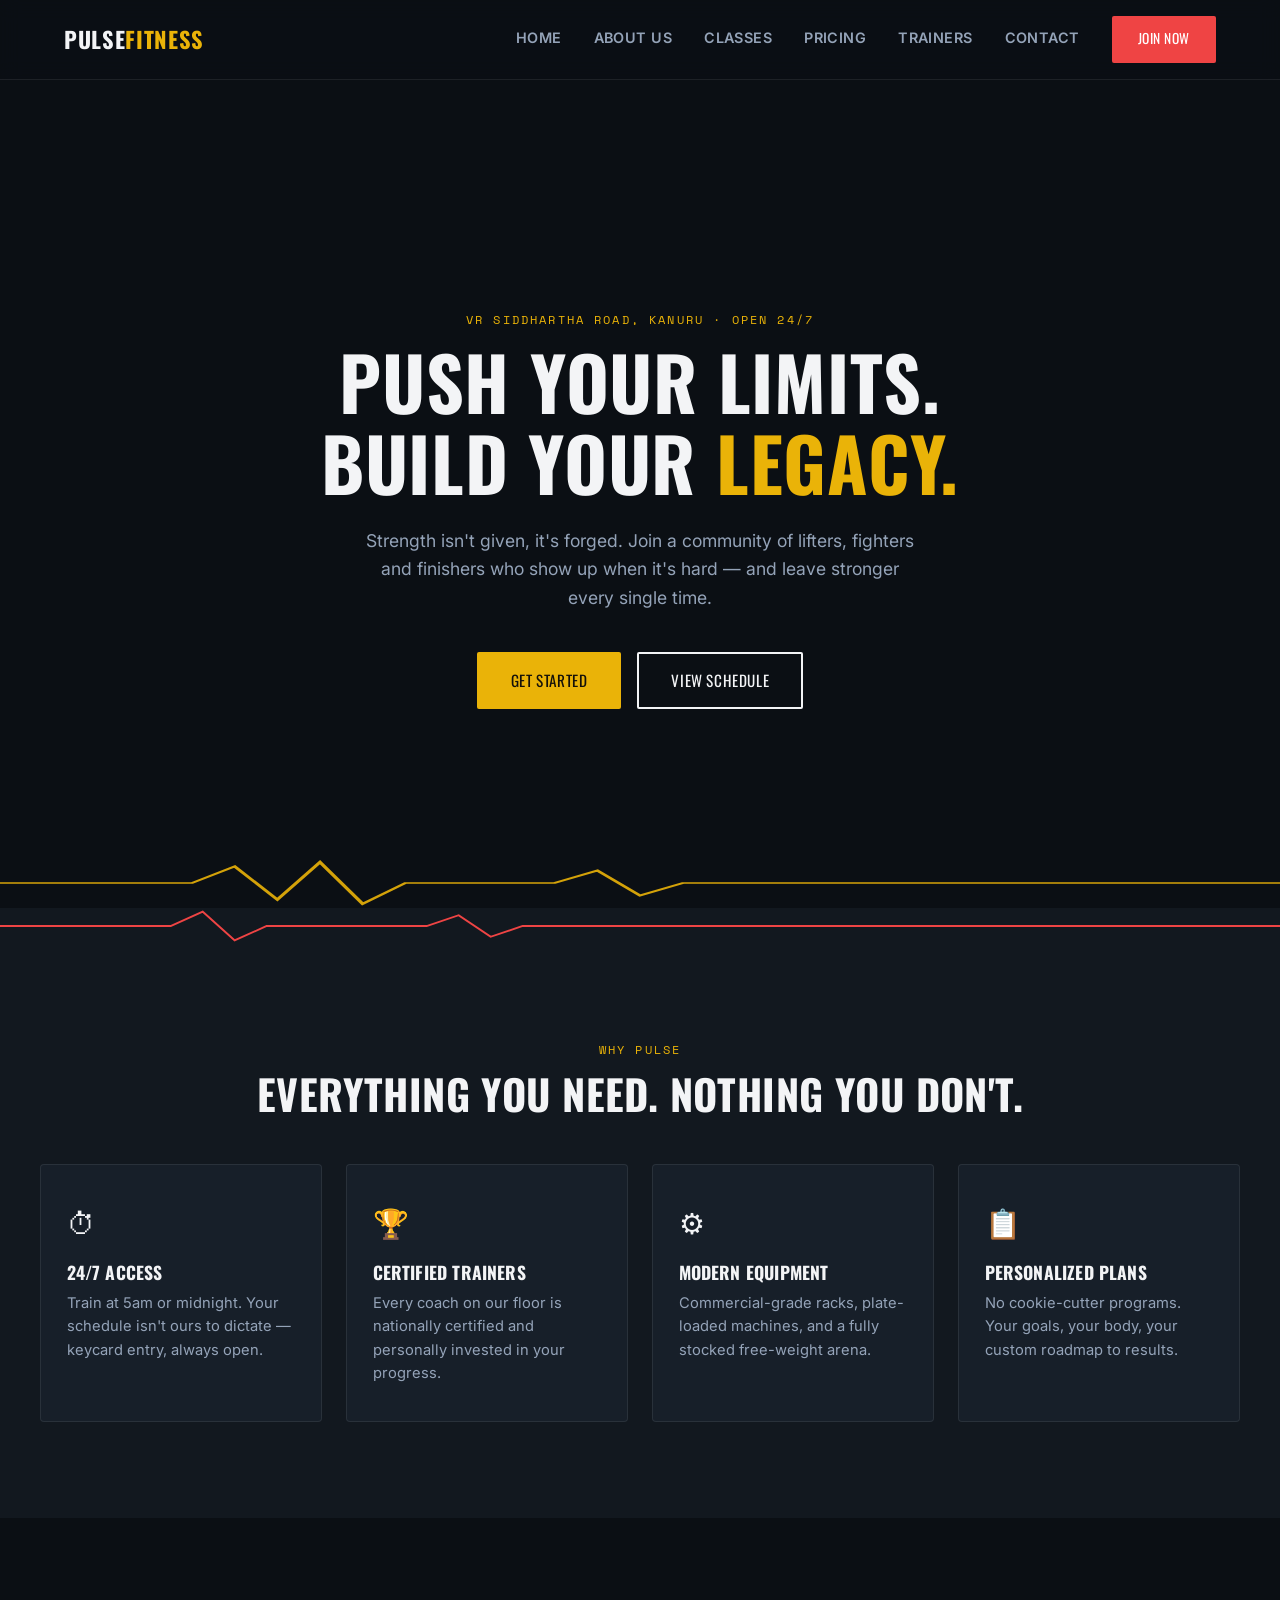
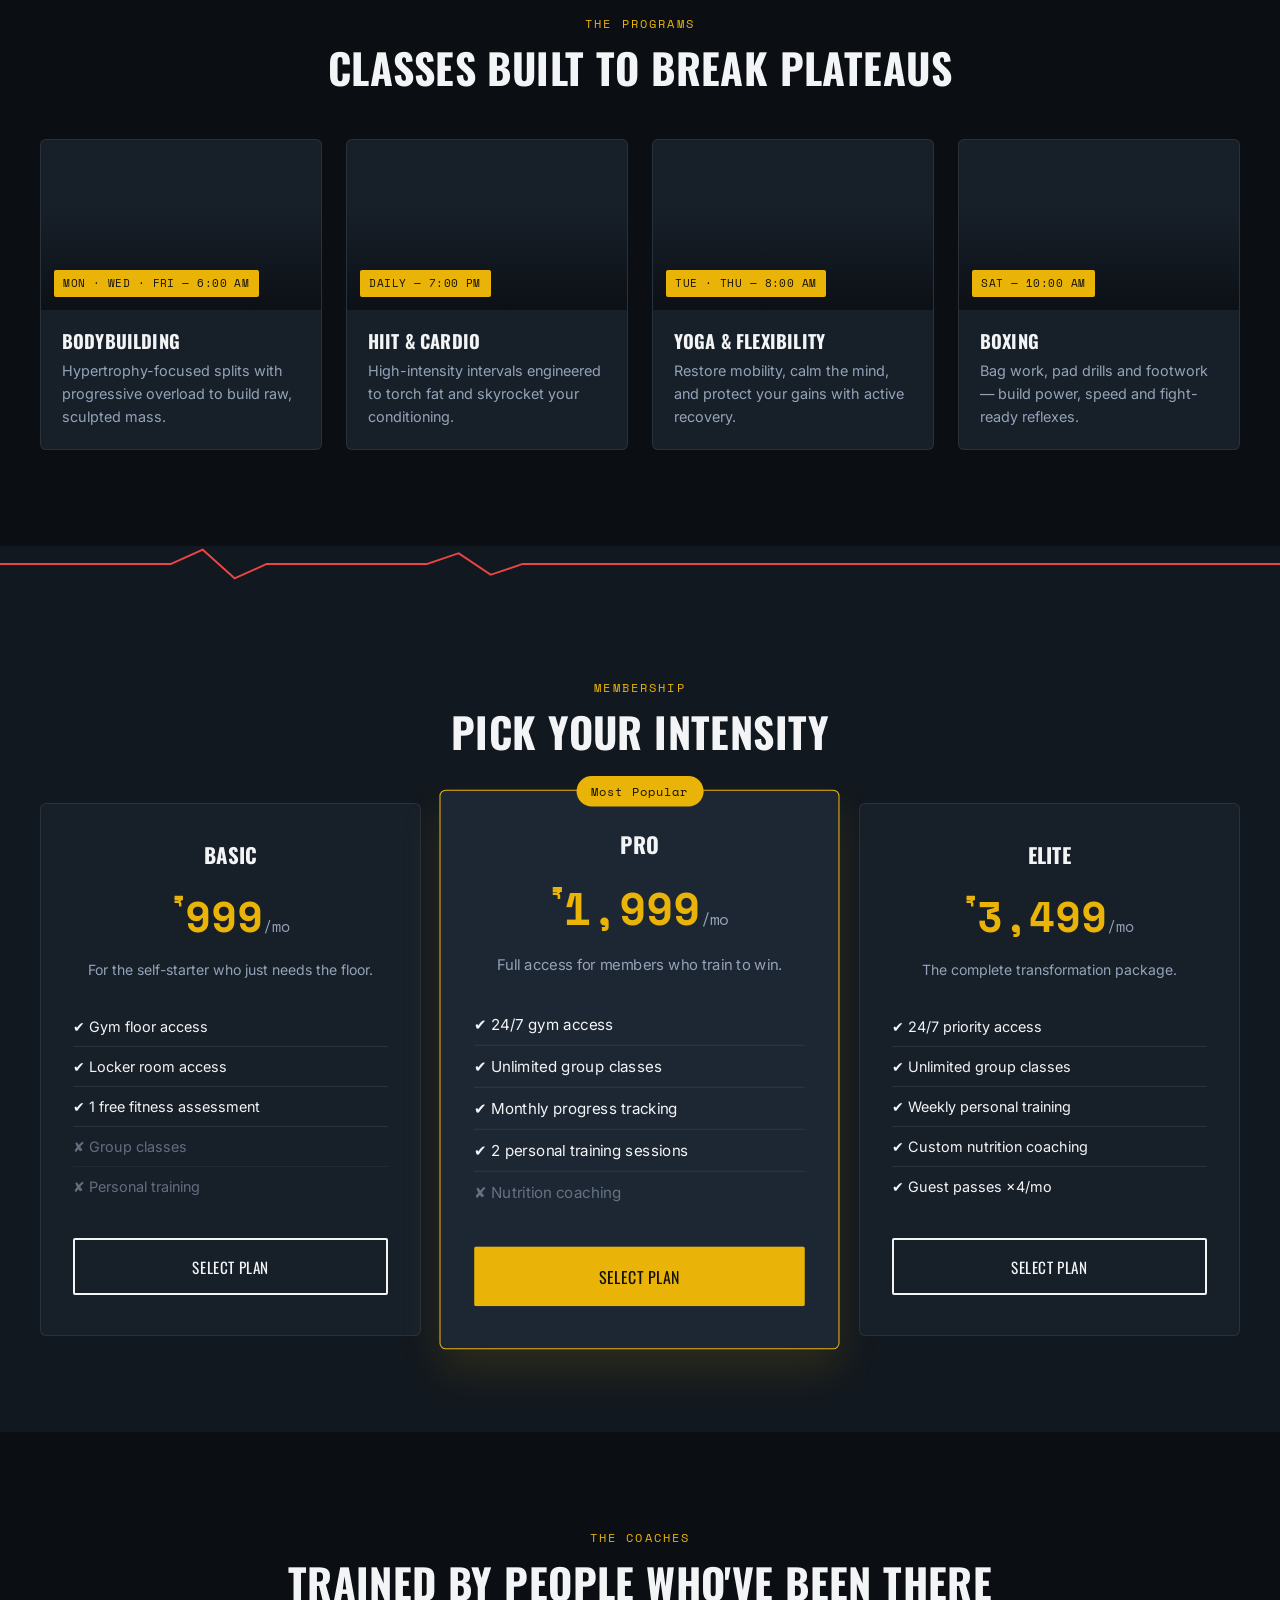
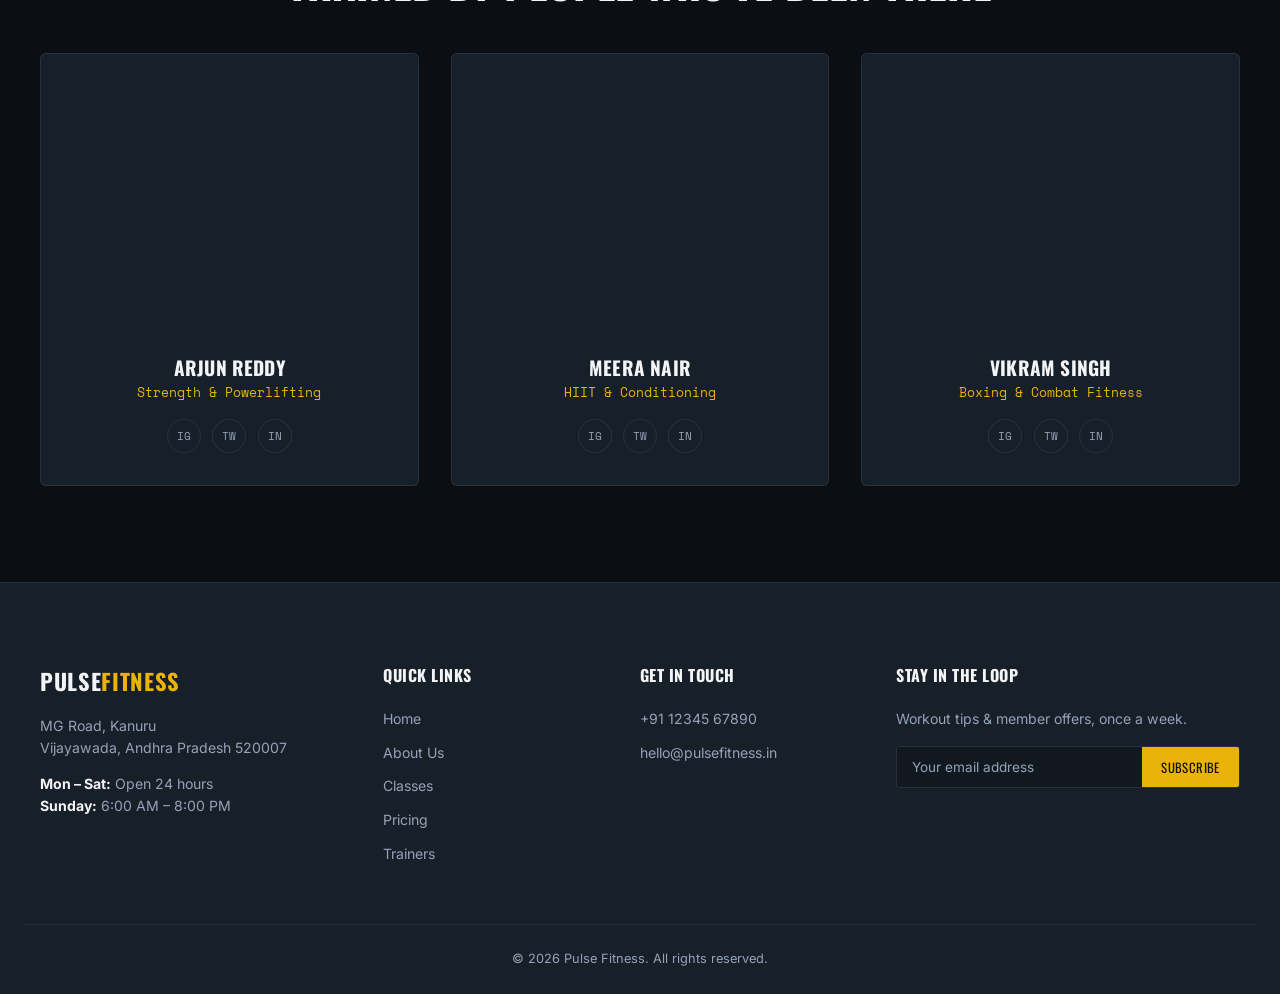
==== commit 39c6ca57: "Add files via upload" ====
--- a/index.html
+++ b/index.html
@@ -3,348 +3,286 @@
 <head>
 <meta charset="UTF-8">
 <meta name="viewport" content="width=device-width, initial-scale=1.0">
-<title>Fornace — Wood-Fired Italian, Since the First Flame</title>
+<title>PULSE FITNESS — Train Different</title>
 <link rel="preconnect" href="https://fonts.googleapis.com">
 <link rel="preconnect" href="https://fonts.gstatic.com" crossorigin>
-<link href="https://fonts.googleapis.com/css2?family=Fraunces:ital,opsz,wght@0,9..144,300;0,9..144,500;0,9..144,600;1,9..144,400;1,9..144,500&family=Inter:wght@400;500;600&family=JetBrains+Mono:wght@400;500;600&display=swap" rel="stylesheet">
-<link rel="stylesheet" href="css/style.css">
+<link href="https://fonts.googleapis.com/css2?family=Oswald:wght@400;500;600;700&family=Inter:wght@400;500;600;700&family=Space+Mono:wght@400;700&display=swap" rel="stylesheet">
+<link rel="stylesheet" href="styles.css">
 </head>
 <body>
 
-<!-- ================= HEADER ================= -->
-<header id="site-header">
-  <div class="container nav-row">
-    <a href="#" class="logo">FOR<span>NA</span>CE</a>
-    <div class="navlinks">
-      <nav id="site-nav">
-        <ul>
-          <li><a href="#menu">Menu</a></li>
-          <li><a href="#story">Our Story</a></li>
-          <li><a href="#experience">Experience</a></li>
-          <li><a href="#contact">Contact</a></li>
-        </ul>
-      </nav>
-      <a href="#contact" class="btn btn-primary">Reserve a Table</a>
-      <button class="menu-toggle" id="menu-toggle" aria-label="Toggle menu">☰</button>
-    </div>
+<!-- ============ NAVIGATION ============ -->
+<header class="site-header">
+  <div class="nav-wrap">
+    <a href="#home" class="logo">PULSE<span>FITNESS</span></a>
+
+    <input type="checkbox" id="nav-toggle" class="nav-toggle">
+    <label for="nav-toggle" class="hamburger" aria-label="Open menu">
+      <span></span><span></span><span></span>
+    </label>
+
+    <nav class="main-nav">
+      <a href="#home">Home</a>
+      <a href="#about">About Us</a>
+      <a href="#classes">Classes</a>
+      <a href="#pricing">Pricing</a>
+      <a href="#trainers">Trainers</a>
+      <a href="#contact">Contact</a>
+      <a href="#pricing" class="btn btn-cta nav-cta">Join Now</a>
+    </nav>
   </div>
 </header>
 
-<!-- ================= HERO ================= -->
-<section class="hero">
-  <div class="hero-bg"></div>
-  <canvas id="ember-canvas"></canvas>
-  <div class="container hero-inner">
-    <div class="hero-content">
-      <span class="eyebrow">Wood-Fired Italian — Est. First Flame</span>
-      <h1>Where Flame<br>Becomes <em>Flavore.</em></h1>
-      <p>Live-oak embers, hand-milled flour, and produce pulled that morning from three local farms. Every plate at Fornace passes through fire before it reaches your table.</p>
-      <div class="hero-ctas">
-        <a href="#contact" class="btn btn-primary">Book a Table</a>
-        <a href="#menu" class="btn btn-outline">View Full Menu</a>
-      </div>
-    </div>
-  </div>
-  <div class="scroll-cue"><span class="line"></span>Scroll</div>
-</section>
-
-<svg class="divider" viewBox="0 0 1200 34" preserveAspectRatio="none" xmlns="http://www.w3.org/2000/svg">
-  <path d="M0,34 L0,14 L40,26 L82,6 L124,22 L166,10 L208,28 L250,14 L292,24 L334,8 L376,20 L418,12 L460,26 L502,16 L544,24 L586,10 L628,22 L670,14 L712,26 L754,8 L796,20 L838,12 L880,24 L922,16 L964,28 L1006,10 L1048,22 L1090,14 L1132,26 L1174,12 L1200,20 L1200,34 Z"></path>
-  <circle cx="82" cy="6" r="2.2"></circle>
-  <circle cx="334" cy="8" r="1.6"></circle>
-  <circle cx="586" cy="10" r="2"></circle>
-  <circle cx="838" cy="12" r="1.6"></circle>
-  <circle cx="1090" cy="14" r="2.2"></circle>
-</svg>
-
-<!-- ================= MENU HIGHLIGHTS ================= -->
-<section id="menu">
-  <div class="container">
-    <div class="menu-head">
-      <div>
-        <span class="eyebrow">The Ticket</span>
-        <h2>Tonight's Fire</h2>
-      </div>
-      <div class="tabs" role="tablist">
-        <button class="tab active" data-tab="antipasti">Antipasti</button>
-        <button class="tab" data-tab="forno">Dal Forno</button>
-        <button class="tab" data-tab="dolci">Dolci</button>
-      </div>
-    </div>
-
-    <div class="dish-panel active" id="antipasti">
-      <article class="dish">
-        <div class="dish-img"><img src="https://images.unsplash.com/photo-1414235077428-338989a2e8c0?auto=format&fit=crop&w=800&q=80" alt="Charred octopus with white bean puree"></div>
-        <div class="dish-body">
-          <div class="dish-top"><h3>Polpo alla Brace</h3><span class="dish-price">$24</span></div>
-          <p>Ember-charred octopus over smoked white bean purée, salsa verde, Calabrian chili oil.</p>
-          <div class="stamps"><span class="stamp">GF</span></div>
-        </div>
-      </article>
-      <article class="dish">
-        <div class="dish-img"><img src="https://images.unsplash.com/photo-1467003909585-2f8a72700288?auto=format&fit=crop&w=800&q=80" alt="Burrata with roasted tomatoes"></div>
-        <div class="dish-body">
-          <div class="dish-top"><h3>Burrata Affumicata</h3><span class="dish-price">$19</span></div>
-          <p>Smoked burrata, live-fire tomatoes, basil oil, grilled sourdough from our hearth.</p>
-          <div class="stamps"><span class="stamp">VG</span></div>
-        </div>
-      </article>
-      <article class="dish">
-        <div class="dish-img"><img src="https://images.unsplash.com/photo-1544025162-d76694265947?auto=format&fit=crop&w=800&q=80" alt="Wood fired flatbread starter"></div>
-        <div class="dish-body">
-          <div class="dish-top"><h3>Focaccia del Fuoco</h3><span class="dish-price">$14</span></div>
-          <p>Hearth-baked focaccia, whipped 'nduja butter, rosemary salt, honeycomb drizzle.</p>
-          <div class="stamps"><span class="stamp">VG</span></div>
-        </div>
-      </article>
-    </div>
-
-    <div class="dish-panel" id="forno">
-      <article class="dish">
-        <div class="dish-img"><img src="https://images.unsplash.com/photo-1590846406792-0adc7f938f1d?auto=format&fit=crop&w=800&q=80" alt="Wood fired ribeye steak"></div>
-        <div class="dish-body">
-          <div class="dish-top"><h3>Bistecca al Forno</h3><span class="dish-price">$58</span></div>
-          <p>32-day dry-aged ribeye, hearth-roasted over live oak, rosemary jus, charred lemon.</p>
-          <div class="stamps"><span class="stamp">GF</span></div>
-        </div>
-      </article>
-      <article class="dish">
-        <div class="dish-img"><img src="https://images.unsplash.com/photo-1555396273-367ea4eb4db5?auto=format&fit=crop&w=800&q=80" alt="Wood fired margherita pizza"></div>
-        <div class="dish-body">
-          <div class="dish-top"><h3>Margherita del Fuoco</h3><span class="dish-price">$22</span></div>
-          <p>San Marzano tomato, fior di latte, torn basil, 90-second blister in the wood oven.</p>
-          <div class="stamps"><span class="stamp">VG</span></div>
-        </div>
-      </article>
-      <article class="dish">
-        <div class="dish-img"><img src="https://images.unsplash.com/photo-1517248135467-4c7edcad34c4?auto=format&fit=crop&w=800&q=80" alt="Hand rolled pasta dish"></div>
-        <div class="dish-body">
-          <div class="dish-top"><h3>Tagliatelle al Tartufo</h3><span class="dish-price">$34</span></div>
-          <p>Hand-rolled tagliatelle, brown butter, shaved black truffle, aged parmigiano.</p>
-          <div class="stamps"><span class="stamp">VG</span></div>
-        </div>
-      </article>
-    </div>
-
-    <div class="dish-panel" id="dolci">
-      <article class="dish">
-        <div class="dish-img"><img src="https://images.unsplash.com/photo-1571877227200-a0d98ea607e9?auto=format&fit=crop&w=800&q=80" alt="Tiramisu dessert"></div>
-        <div class="dish-body">
-          <div class="dish-top"><h3>Tiramisu al Forno</h3><span class="dish-price">$14</span></div>
-          <p>Espresso-soaked ladyfingers, mascarpone cream, hearth-toasted cocoa nib crunch.</p>
-          <div class="stamps"><span class="stamp">VG</span></div>
-        </div>
-      </article>
-      <article class="dish">
-        <div class="dish-img"><img src="https://images.unsplash.com/photo-1551024506-0bccd828d307?auto=format&fit=crop&w=800&q=80" alt="Panna cotta dessert"></div>
-        <div class="dish-body">
-          <div class="dish-top"><h3>Panna Cotta Affumicata</h3><span class="dish-price">$13</span></div>
-          <p>Smoked vanilla panna cotta, charred fig compote, torched honey.</p>
-          <div class="stamps"><span class="stamp">GF</span></div>
-        </div>
-      </article>
-      <article class="dish">
-        <div class="dish-img"><img src="https://images.unsplash.com/photo-1611329695518-1763fc1cee6f?auto=format&fit=crop&w=800&q=80" alt="Affogato dessert"></div>
-        <div class="dish-body">
-          <div class="dish-top"><h3>Affogato al Forno</h3><span class="dish-price">$11</span></div>
-          <p>Hazelnut gelato drowned in hearth-pulled espresso, cocoa nib dust.</p>
-          <div class="stamps"><span class="stamp">GF</span></div>
-        </div>
-      </article>
-    </div>
-  </div>
-</section>
-
-<svg class="divider" viewBox="0 0 1200 34" preserveAspectRatio="none" xmlns="http://www.w3.org/2000/svg">
-  <path d="M0,0 L0,20 L42,8 L84,28 L126,12 L168,24 L210,6 L252,20 L294,10 L336,26 L378,14 L420,22 L462,8 L504,24 L546,12 L588,20 L630,6 L672,26 L714,14 L756,22 L798,8 L840,20 L882,10 L924,24 L966,12 L1008,22 L1050,8 L1092,24 L1134,10 L1200,18 L1200,0 Z"></path>
-  <circle cx="126" cy="12" r="2"></circle>
-  <circle cx="378" cy="14" r="1.6"></circle>
-  <circle cx="630" cy="6" r="2.2"></circle>
-  <circle cx="882" cy="10" r="1.6"></circle>
-</svg>
-
-<!-- ================= PHILOSOPHY ================= -->
-<section id="story">
-  <div class="container philosophy">
-    <div>
-      <span class="eyebrow">Our Philosophy</span>
-      <h2>Three Generations,<br>One Flame.</h2>
-      <p>Fornace began in 1962 as a single wood-fired oven behind my grandmother's kitchen in Umbria. Every recipe we serve descends from her notebook — measured not in grams, but in how close the wood sits to the coals.</p>
-      <p>Today our chefs still source within sixty miles: heirloom tomatoes from Alder Hill Farm, flour milled weekly, and live oak cut and cured on-site for eighteen months before it ever touches the hearth.</p>
-      <div class="signature-line">
-        <span class="mark">Marco V.</span>
-        <div class="who">Executive Chef<b>Third generation, Fornace</b></div>
-      </div>
-    </div>
-    <div class="phil-media">
-      <img src="https://images.unsplash.com/photo-1414235077428-338989a2e8c0?auto=format&fit=crop&w=900&q=80" alt="Chef tending the wood-fired oven">
-      <div class="phil-card">
-        <div class="num">64</div>
-        <p>Years the same oven has stayed lit</p>
-      </div>
-    </div>
-  </div>
-</section>
-
-<!-- ================= REVIEWS ================= -->
-<section id="experience">
-  <div class="container">
-    <div class="reviews-head">
-      <span class="eyebrow">Word on the Street</span>
-      <h2>Diners &amp; Critics Agree</h2>
-    </div>
-    <div class="review-grid">
-      <div class="review-card">
-        <div class="stars">★★★★★</div>
-        <p>The bistecca alone is worth the drive — char on the outside, impossibly tender within. Service matched the kitchen's confidence.</p>
-        <div class="reviewer"><div><b>Elena R.</b><span>Verified Diner</span></div></div>
-      </div>
-      <div class="review-card">
-        <div class="stars">★★★★★</div>
-        <p>Every course felt considered. The smoked burrata is the best opening dish I've had in this city, full stop.</p>
-        <div class="reviewer"><div><b>James O.</b><span>Verified Diner</span></div></div>
-      </div>
-      <div class="review-card">
-        <div class="stars">★★★★★</div>
-        <p>Warm room, low light, and a kitchen that clearly respects fire as an ingredient rather than a technique.</p>
-        <div class="reviewer"><div><b>Priya N.</b><span>Verified Diner</span></div></div>
-      </div>
-    </div>
-    <div class="press-strip">
-      <span>The Local Table</span>
-      <span>Eater</span>
-      <span>Michelin Guide</span>
-      <span>City &amp; Fork</span>
-    </div>
-  </div>
-</section>
-
-<svg class="divider" viewBox="0 0 1200 34" preserveAspectRatio="none" xmlns="http://www.w3.org/2000/svg">
-  <path d="M0,34 L0,14 L40,26 L82,6 L124,22 L166,10 L208,28 L250,14 L292,24 L334,8 L376,20 L418,12 L460,26 L502,16 L544,24 L586,10 L628,22 L670,14 L712,26 L754,8 L796,20 L838,12 L880,24 L922,16 L964,28 L1006,10 L1048,22 L1090,14 L1132,26 L1174,12 L1200,20 L1200,34 Z"></path>
-  <circle cx="208" cy="28" r="1.8"></circle>
-  <circle cx="460" cy="26" r="2.2"></circle>
-  <circle cx="712" cy="26" r="1.6"></circle>
-  <circle cx="964" cy="28" r="2"></circle>
-</svg>
-
-<!-- ================= LOCATION / RESERVE ================= -->
-<section id="contact">
-  <div class="container">
-    <div class="menu-head" style="margin-bottom:44px;">
-      <div>
-        <span class="eyebrow">Find the Fire</span>
-        <h2>Location &amp; Reservations</h2>
-      </div>
-    </div>
-    <div class="loc-grid">
-      <div class="loc-card">
-        <h3>Hours</h3>
-        <div class="hours-row"><span>Mon – Tue</span><span>Closed</span></div>
-        <div class="hours-row"><span>Wed – Thu</span><span>5:30p – 10p</span></div>
-        <div class="hours-row"><span>Fri – Sat</span><span>5:00p – 11p</span></div>
-        <div class="hours-row"><span>Sunday</span><span>5:00p – 9p</span></div>
-        <div class="addr">
-          <b>Fornace</b>
-          214 Kiln Street, Riverside District<br>
-          Reservations: (555) 013-2247
-        </div>
-      </div>
-      <div class="loc-card map-card">
-        <iframe class="map-embed" loading="lazy" title="Fornace location map"
-          src="https://maps.google.com/maps?q=restaurant&t=&z=14&ie=UTF8&iwloc=&output=embed"></iframe>
-      </div>
-      <div class="loc-card">
-        <h3>Request a Table</h3>
-        <form id="reserve-form" onsubmit="return false;">
-          <div class="field-row">
-            <div class="field" style="flex:1;">
-              <label for="r-date">Date</label>
-              <input id="r-date" type="date" required>
-            </div>
-            <div class="field" style="flex:1;">
-              <label for="r-time">Time</label>
-              <select id="r-time" required>
-                <option value="">Select</option>
-                <option>5:30 PM</option>
-                <option>6:00 PM</option>
-                <option>6:30 PM</option>
-                <option>7:00 PM</option>
-                <option>7:30 PM</option>
-                <option>8:00 PM</option>
-                <option>8:30 PM</option>
-              </select>
-            </div>
-          </div>
-          <div class="field">
-            <label for="r-guests">Guests</label>
-            <select id="r-guests" required>
-              <option value="">Select party size</option>
-              <option>1 guest</option>
-              <option>2 guests</option>
-              <option>3 guests</option>
-              <option>4 guests</option>
-              <option>5–6 guests</option>
-              <option>7+ guests</option>
-            </select>
-          </div>
-          <button type="submit" class="btn btn-primary reserve-btn" id="reserve-submit">Request Table</button>
-          <p class="reserve-note" id="reserve-note">We'll confirm by phone within two hours.</p>
-        </form>
-      </div>
-    </div>
-  </div>
-</section>
-
-<!-- ================= FOOTER ================= -->
-<footer>
-  <div class="container">
-    <div class="foot-grid">
-      <div class="foot-brand">
-        <a href="#" class="logo">FOR<span>NA</span>CE</a>
-        <p>Wood-fired Italian cooking in the Riverside District. One oven, lit since 1962, still burning.</p>
-        <div class="socials">
-          <a href="#" aria-label="Instagram">IG</a>
-          <a href="#" aria-label="Facebook">FB</a>
-          <a href="#" aria-label="Yelp">Y</a>
-        </div>
-      </div>
-      <div class="foot-col">
-        <h4>Explore</h4>
-        <ul>
-          <li><a href="#menu">Menu</a></li>
-          <li><a href="#story">Our Story</a></li>
-          <li><a href="#experience">Experience</a></li>
-          <li><a href="#contact">Reservations</a></li>
-        </ul>
-      </div>
-      <div class="foot-col">
-        <h4>Visit</h4>
-        <ul>
-          <li><a href="#">214 Kiln Street</a></li>
-          <li><a href="#">Riverside District</a></li>
-          <li><a href="tel:5550132247">(555) 013-2247</a></li>
-          <li><a href="mailto:table@fornace.co">table@fornace.co</a></li>
-        </ul>
-      </div>
-      <div class="foot-col">
-        <h4>Stay Warm</h4>
-        <p style="font-size:13px;color:var(--cream-dim);margin-bottom:12px;">First word on new menus, wine dinners, and hearth-side seats.</p>
-        <div class="newsletter-row">
-          <input type="email" placeholder="Your email" aria-label="Email for newsletter">
-          <button type="button" id="newsletter-btn">Join</button>
-        </div>
-      </div>
-    </div>
-    <div class="foot-bottom">
-      <span>© 2026 Fornace Restaurant Group. All rights reserved.</span>
-      <div style="display:flex;gap:20px;">
-        <a href="#">Privacy Policy</a>
-        <a href="#">Terms of Service</a>
-      </div>
-    </div>
+<!-- ============ HERO ============ -->
+<section id="home" class="hero">
+  <div class="hero-overlay"></div>
+  <div class="hero-content">
+    <p class="eyebrow">VR SIDDHARTHA ROAD, KANURU · OPEN 24/7</p>
+    <h1>PUSH YOUR LIMITS.<br>BUILD YOUR <span class="hl">LEGACY.</span></h1>
+    <p class="hero-tagline">Strength isn't given, it's forged. Join a community of lifters, fighters and finishers who show up when it's hard — and leave stronger every single time.</p>
+    <div class="hero-actions">
+      <a href="#pricing" class="btn btn-primary">Get Started</a>
+      <a href="#classes" class="btn btn-outline">View Schedule</a>
+    </div>
+  </div>
+  <div class="hero-pulse" aria-hidden="true">
+    <svg viewBox="0 0 600 60" preserveAspectRatio="none">
+      <polyline points="0,30 90,30 110,10 130,50 150,5 170,55 190,30 260,30 280,15 300,45 320,30 600,30" />
+    </svg>
+  </div>
+</section>
+
+<div class="pulse-divider" aria-hidden="true">
+  <svg viewBox="0 0 1200 40" preserveAspectRatio="none">
+    <polyline points="0,20 160,20 190,4 220,36 250,20 400,20 430,8 460,32 490,20 1200,20" />
+  </svg>
+</div>
+
+<!-- ============ FEATURES ============ -->
+<section id="about" class="features">
+  <div class="section-head">
+    <p class="eyebrow">WHY PULSE</p>
+    <h2>Everything you need. Nothing you don't.</h2>
+  </div>
+  <div class="feature-grid">
+    <article class="feature-card">
+      <div class="feature-icon">⏱</div>
+      <h3>24/7 Access</h3>
+      <p>Train at 5am or midnight. Your schedule isn't ours to dictate — keycard entry, always open.</p>
+    </article>
+    <article class="feature-card">
+      <div class="feature-icon">🏆</div>
+      <h3>Certified Trainers</h3>
+      <p>Every coach on our floor is nationally certified and personally invested in your progress.</p>
+    </article>
+    <article class="feature-card">
+      <div class="feature-icon">⚙</div>
+      <h3>Modern Equipment</h3>
+      <p>Commercial-grade racks, plate-loaded machines, and a fully stocked free-weight arena.</p>
+    </article>
+    <article class="feature-card">
+      <div class="feature-icon">📋</div>
+      <h3>Personalized Plans</h3>
+      <p>No cookie-cutter programs. Your goals, your body, your custom roadmap to results.</p>
+    </article>
+  </div>
+</section>
+
+<!-- ============ CLASSES ============ -->
+<section id="classes" class="classes">
+  <div class="section-head">
+    <p class="eyebrow">THE PROGRAMS</p>
+    <h2>Classes built to break plateaus</h2>
+  </div>
+  <div class="class-grid">
+
+    <article class="class-card">
+      <div class="class-img" style="background-image:url('https://images.unsplash.com/photo-1517836357463-d25dfeac3438?auto=format&fit=crop&w=800&q=80');">
+        <span class="badge">MON · WED · FRI — 6:00 AM</span>
+      </div>
+      <div class="class-body">
+        <h3>Bodybuilding</h3>
+        <p>Hypertrophy-focused splits with progressive overload to build raw, sculpted mass.</p>
+      </div>
+    </article>
+
+    <article class="class-card">
+      <div class="class-img" style="background-image:url('https://images.unsplash.com/photo-1517963879433-6ad2b056d712?auto=format&fit=crop&w=800&q=80');">
+        <span class="badge">DAILY — 7:00 PM</span>
+      </div>
+      <div class="class-body">
+        <h3>HIIT &amp; Cardio</h3>
+        <p>High-intensity intervals engineered to torch fat and skyrocket your conditioning.</p>
+      </div>
+    </article>
+
+    <article class="class-card">
+      <div class="class-img" style="background-image:url('https://images.unsplash.com/photo-1544367567-0f2fcb009e0b?auto=format&fit=crop&w=800&q=80');">
+        <span class="badge">TUE · THU — 8:00 AM</span>
+      </div>
+      <div class="class-body">
+        <h3>Yoga &amp; Flexibility</h3>
+        <p>Restore mobility, calm the mind, and protect your gains with active recovery.</p>
+      </div>
+    </article>
+
+    <article class="class-card">
+      <div class="class-img" style="background-image:url('https://images.unsplash.com/photo-1549719386-74dfcbf7dbed?auto=format&fit=crop&w=800&q=80');">
+        <span class="badge">SAT — 10:00 AM</span>
+      </div>
+      <div class="class-body">
+        <h3>Boxing</h3>
+        <p>Bag work, pad drills and footwork — build power, speed and fight-ready reflexes.</p>
+      </div>
+    </article>
+
+  </div>
+</section>
+
+<div class="pulse-divider" aria-hidden="true">
+  <svg viewBox="0 0 1200 40" preserveAspectRatio="none">
+    <polyline points="0,20 160,20 190,4 220,36 250,20 400,20 430,8 460,32 490,20 1200,20" />
+  </svg>
+</div>
+
+<!-- ============ PRICING ============ -->
+<section id="pricing" class="pricing">
+  <div class="section-head">
+    <p class="eyebrow">MEMBERSHIP</p>
+    <h2>Pick your intensity</h2>
+  </div>
+  <div class="pricing-grid">
+
+    <article class="price-card">
+      <h3>Basic</h3>
+      <p class="price"><span class="currency">₹</span>999<span class="period">/mo</span></p>
+      <p class="plan-desc">For the self-starter who just needs the floor.</p>
+      <ul class="plan-features">
+        <li>✔ Gym floor access</li>
+        <li>✔ Locker room access</li>
+        <li>✔ 1 free fitness assessment</li>
+        <li class="off">✘ Group classes</li>
+        <li class="off">✘ Personal training</li>
+      </ul>
+      <a href="#contact" class="btn btn-outline plan-btn">Select Plan</a>
+    </article>
+
+    <article class="price-card popular">
+      <span class="popular-tag">Most Popular</span>
+      <h3>Pro</h3>
+      <p class="price"><span class="currency">₹</span>1,999<span class="period">/mo</span></p>
+      <p class="plan-desc">Full access for members who train to win.</p>
+      <ul class="plan-features">
+        <li>✔ 24/7 gym access</li>
+        <li>✔ Unlimited group classes</li>
+        <li>✔ Monthly progress tracking</li>
+        <li>✔ 2 personal training sessions</li>
+        <li class="off">✘ Nutrition coaching</li>
+      </ul>
+      <a href="#contact" class="btn btn-primary plan-btn">Select Plan</a>
+    </article>
+
+    <article class="price-card">
+      <h3>Elite</h3>
+      <p class="price"><span class="currency">₹</span>3,499<span class="period">/mo</span></p>
+      <p class="plan-desc">The complete transformation package.</p>
+      <ul class="plan-features">
+        <li>✔ 24/7 priority access</li>
+        <li>✔ Unlimited group classes</li>
+        <li>✔ Weekly personal training</li>
+        <li>✔ Custom nutrition coaching</li>
+        <li>✔ Guest passes ×4/mo</li>
+      </ul>
+      <a href="#contact" class="btn btn-outline plan-btn">Select Plan</a>
+    </article>
+
+  </div>
+</section>
+
+<!-- ============ TRAINERS ============ -->
+<section id="trainers" class="trainers">
+  <div class="section-head">
+    <p class="eyebrow">THE COACHES</p>
+    <h2>Trained by people who've been there</h2>
+  </div>
+  <div class="trainer-grid">
+
+    <article class="trainer-card">
+      <div class="trainer-photo" style="background-image:url('https://images.unsplash.com/photo-1571019613454-1cb2f99b2d8b?auto=format&fit=crop&w=600&q=80');"></div>
+      <h3>Arjun Reddy</h3>
+      <p class="specialty">Strength &amp; Powerlifting</p>
+      <div class="socials">
+        <span class="social-icon" aria-label="Instagram">IG</span>
+        <span class="social-icon" aria-label="Twitter">TW</span>
+        <span class="social-icon" aria-label="LinkedIn">IN</span>
+      </div>
+    </article>
+
+    <article class="trainer-card">
+      <div class="trainer-photo" style="background-image:url('https://images.unsplash.com/photo-1517841905240-472988babdf9?auto=format&fit=crop&w=600&q=80');"></div>
+      <h3>Meera Nair</h3>
+      <p class="specialty">HIIT &amp; Conditioning</p>
+      <div class="socials">
+        <span class="social-icon" aria-label="Instagram">IG</span>
+        <span class="social-icon" aria-label="Twitter">TW</span>
+        <span class="social-icon" aria-label="LinkedIn">IN</span>
+      </div>
+    </article>
+
+    <article class="trainer-card">
+      <div class="trainer-photo" style="background-image:url('https://images.unsplash.com/photo-1548690312-e3b507d8c110?auto=format&fit=crop&w=600&q=80');"></div>
+      <h3>Vikram Singh</h3>
+      <p class="specialty">Boxing &amp; Combat Fitness</p>
+      <div class="socials">
+        <span class="social-icon" aria-label="Instagram">IG</span>
+        <span class="social-icon" aria-label="Twitter">TW</span>
+        <span class="social-icon" aria-label="LinkedIn">IN</span>
+      </div>
+    </article>
+
+  </div>
+</section>
+
+<!-- ============ FOOTER ============ -->
+<footer id="contact" class="site-footer">
+  <div class="footer-grid">
+
+    <div class="footer-col">
+      <a href="#home" class="logo">PULSE<span>FITNESS</span></a>
+      <p>MG Road, Kanuru<br>Vijayawada, Andhra Pradesh 520007</p>
+      <p class="hours"><strong>Mon – Sat:</strong> Open 24 hours<br><strong>Sunday:</strong> 6:00 AM – 8:00 PM</p>
+    </div>
+
+    <div class="footer-col">
+      <h4>Quick Links</h4>
+      <a href="#home">Home</a>
+      <a href="#about">About Us</a>
+      <a href="#classes">Classes</a>
+      <a href="#pricing">Pricing</a>
+      <a href="#trainers">Trainers</a>
+    </div>
+
+    <div class="footer-col">
+      <h4>Get In Touch</h4>
+      <a href="tel:+911234567890">+91 12345 67890</a>
+      <a href="mailto:hello@pulsefitness.in">hello@pulsefitness.in</a>
+    </div>
+
+    <div class="footer-col newsletter">
+      <h4>Stay In The Loop</h4>
+      <p>Workout tips &amp; member offers, once a week.</p>
+      <form class="newsletter-form" onsubmit="return false;">
+        <input type="email" placeholder="Your email address" required>
+        <button type="submit">Subscribe</button>
+      </form>
+    </div>
+
+  </div>
+
+  <div class="footer-bottom">
+    <p>&copy; 2026 Pulse Fitness. All rights reserved.</p>
   </div>
 </footer>
 
-<script src="js/script.js" defer></script>
 </body>
 </html>
--- a/styles.css
+++ b/styles.css
@@ -0,0 +1,690 @@
+/* ==========================================================================
+   PULSE FITNESS — styles.css
+   Token system:
+   Color   : --bg #0B0F14, --bg-alt #12181F, --panel #171F29,
+             --yellow #EAB308 (primary energy accent), --crimson #EF4444 (secondary/alert accent),
+             --text #F3F4F6, --muted #94A3B8, --border rgba(255,255,255,.08)
+   Type    : Oswald (display/headlines), Inter (body), Space Mono (badges, prices, labels — "scoreboard" feel)
+   Signature: the "pulse line" — a heartbeat-monitor polyline used as a section divider and hero accent,
+              a direct visual pun on the brand name.
+   ========================================================================== */
+
+:root {
+  --bg: #0B0F14;
+  --bg-alt: #12181F;
+  --panel: #171F29;
+  --panel-2: #1D2733;
+  --text: #F3F4F6;
+  --muted: #94A3B8;
+  --yellow: #EAB308;
+  --crimson: #EF4444;
+  --border: rgba(255, 255, 255, 0.08);
+
+  --font-display: 'Oswald', sans-serif;
+  --font-body: 'Inter', sans-serif;
+  --font-mono: 'Space Mono', monospace;
+
+  --container: 1200px;
+}
+
+/* ---------- RESET ---------- */
+* { margin: 0; padding: 0; box-sizing: border-box; }
+
+html {
+  scroll-behavior: smooth;
+  scroll-padding-top: 90px;
+}
+
+body {
+  background: var(--bg);
+  color: var(--text);
+  font-family: var(--font-body);
+  line-height: 1.6;
+  overflow-x: hidden;
+}
+
+img { max-width: 100%; display: block; }
+a { text-decoration: none; color: inherit; }
+ul { list-style: none; }
+
+h1, h2, h3 {
+  font-family: var(--font-display);
+  text-transform: uppercase;
+  line-height: 1.1;
+  letter-spacing: 0.01em;
+}
+
+.eyebrow {
+  font-family: var(--font-mono);
+  font-size: 0.75rem;
+  letter-spacing: 0.18em;
+  color: var(--yellow);
+  margin-bottom: 0.75rem;
+}
+
+section { padding: 6rem 1.5rem; }
+
+.section-head {
+  max-width: var(--container);
+  margin: 0 auto 3rem;
+  text-align: center;
+}
+
+.section-head h2 { font-size: clamp(1.8rem, 4vw, 2.6rem); }
+
+/* ---------- BUTTONS ---------- */
+.btn {
+  display: inline-block;
+  font-family: var(--font-display);
+  text-transform: uppercase;
+  letter-spacing: 0.04em;
+  font-size: 0.95rem;
+  padding: 0.9rem 2rem;
+  border-radius: 2px;
+  border: 2px solid transparent;
+  cursor: pointer;
+  transition: transform 0.25s ease, box-shadow 0.25s ease, background 0.25s ease, color 0.25s ease;
+}
+
+.btn-primary {
+  background: var(--yellow);
+  color: #14110A;
+}
+.btn-primary:hover {
+  transform: translateY(-3px);
+  box-shadow: 0 8px 24px rgba(234, 179, 8, 0.35);
+}
+
+.btn-outline {
+  background: transparent;
+  border-color: var(--text);
+  color: var(--text);
+}
+.btn-outline:hover {
+  border-color: var(--yellow);
+  color: var(--yellow);
+  transform: translateY(-3px);
+}
+
+.btn-cta {
+  background: var(--crimson);
+  color: #fff;
+  padding: 0.65rem 1.5rem;
+  font-size: 0.85rem;
+}
+.btn-cta:hover {
+  box-shadow: 0 6px 18px rgba(239, 68, 68, 0.4);
+  transform: translateY(-2px);
+}
+
+/* ---------- HEADER / NAV ---------- */
+.site-header {
+  position: sticky;
+  top: 0;
+  z-index: 100;
+  background: rgba(11, 15, 20, 0.85);
+  backdrop-filter: blur(10px);
+  border-bottom: 1px solid var(--border);
+}
+
+.nav-wrap {
+  max-width: var(--container);
+  margin: 0 auto;
+  padding: 1rem 1.5rem;
+  display: flex;
+  align-items: center;
+  justify-content: space-between;
+  position: relative;
+}
+
+.logo {
+  font-family: var(--font-display);
+  font-size: 1.4rem;
+  font-weight: 700;
+  letter-spacing: 0.03em;
+}
+.logo span { color: var(--yellow); }
+
+.main-nav {
+  display: flex;
+  align-items: center;
+  gap: 2rem;
+}
+
+.main-nav a:not(.btn) {
+  font-size: 0.9rem;
+  font-weight: 600;
+  text-transform: uppercase;
+  letter-spacing: 0.03em;
+  color: var(--muted);
+  position: relative;
+  padding-bottom: 4px;
+  transition: color 0.2s ease;
+}
+
+.main-nav a:not(.btn)::after {
+  content: '';
+  position: absolute;
+  left: 0;
+  bottom: 0;
+  height: 2px;
+  width: 0;
+  background: var(--yellow);
+  transition: width 0.25s ease;
+}
+
+.main-nav a:not(.btn):hover {
+  color: var(--text);
+}
+.main-nav a:not(.btn):hover::after {
+  width: 100%;
+}
+
+.nav-toggle,
+.hamburger { display: none; }
+
+/* ---------- HERO ---------- */
+.hero {
+  position: relative;
+  min-height: 92vh;
+  display: flex;
+  align-items: center;
+  justify-content: center;
+  text-align: center;
+  padding: 8rem 1.5rem 6rem;
+  background:
+    url('https://images.unsplash.com/photo-1534438327276-14e5300c3a48?auto=format&fit=crop&w=1600&q=80')
+    center / cover no-repeat fixed;
+}
+
+.hero-overlay {
+  position: absolute;
+  inset: 0;
+  background:
+    linear-gradient(180deg, rgba(11,15,20,0.75) 0%, rgba(11,15,20,0.88) 60%, var(--bg) 100%);
+}
+
+.hero-content {
+  position: relative;
+  z-index: 2;
+  max-width: 780px;
+}
+
+.hero h1 {
+  font-size: clamp(2.4rem, 7vw, 4.6rem);
+  margin-bottom: 1.5rem;
+}
+.hero h1 .hl { color: var(--yellow); }
+
+.hero-tagline {
+  color: var(--muted);
+  font-size: 1.1rem;
+  max-width: 560px;
+  margin: 0 auto 2.5rem;
+}
+
+.hero-actions {
+  display: flex;
+  gap: 1rem;
+  justify-content: center;
+  flex-wrap: wrap;
+}
+
+.hero-pulse {
+  position: absolute;
+  bottom: 0;
+  left: 0;
+  width: 100%;
+  z-index: 2;
+  line-height: 0;
+}
+.hero-pulse svg {
+  width: 100%;
+  height: 50px;
+  display: block;
+}
+.hero-pulse polyline {
+  fill: none;
+  stroke: var(--yellow);
+  stroke-width: 2;
+  opacity: 0.9;
+}
+
+/* ---------- PULSE DIVIDER (signature element) ---------- */
+.pulse-divider {
+  width: 100%;
+  line-height: 0;
+  background: var(--bg-alt);
+}
+.pulse-divider svg {
+  width: 100%;
+  height: 36px;
+  display: block;
+}
+.pulse-divider polyline {
+  fill: none;
+  stroke: var(--crimson);
+  stroke-width: 2;
+}
+
+/* ---------- FEATURES ---------- */
+.features { background: var(--bg-alt); }
+
+.feature-grid {
+  max-width: var(--container);
+  margin: 0 auto;
+  display: grid;
+  grid-template-columns: repeat(4, 1fr);
+  gap: 1.5rem;
+}
+
+.feature-card {
+  background: var(--panel);
+  border: 1px solid var(--border);
+  padding: 2.2rem 1.6rem;
+  border-radius: 4px;
+  text-align: left;
+  transition: transform 0.25s ease, border-color 0.25s ease, box-shadow 0.25s ease;
+}
+
+.feature-card:hover {
+  transform: translateY(-6px);
+  border-color: var(--yellow);
+  box-shadow: 0 12px 28px rgba(0,0,0,0.35);
+}
+
+.feature-icon {
+  font-size: 1.8rem;
+  margin-bottom: 1rem;
+}
+
+.feature-card h3 {
+  font-size: 1.1rem;
+  margin-bottom: 0.6rem;
+}
+
+.feature-card p {
+  color: var(--muted);
+  font-size: 0.92rem;
+}
+
+/* ---------- CLASSES ---------- */
+.classes { background: var(--bg); }
+
+.class-grid {
+  max-width: var(--container);
+  margin: 0 auto;
+  display: grid;
+  grid-template-columns: repeat(4, 1fr);
+  gap: 1.5rem;
+}
+
+.class-card {
+  background: var(--panel);
+  border: 1px solid var(--border);
+  border-radius: 6px;
+  overflow: hidden;
+  transition: transform 0.3s ease, box-shadow 0.3s ease;
+}
+
+.class-card:hover {
+  transform: translateY(-8px) scale(1.015);
+  box-shadow: 0 16px 34px rgba(0,0,0,0.4);
+}
+
+.class-img {
+  height: 170px;
+  background-size: cover;
+  background-position: center;
+  position: relative;
+  display: flex;
+  align-items: flex-end;
+  padding: 0.8rem;
+}
+
+.class-img::before {
+  content: '';
+  position: absolute;
+  inset: 0;
+  background: linear-gradient(180deg, rgba(11,15,20,0) 40%, rgba(11,15,20,0.9) 100%);
+}
+
+.badge {
+  position: relative;
+  z-index: 1;
+  font-family: var(--font-mono);
+  font-size: 0.68rem;
+  letter-spacing: 0.04em;
+  background: var(--yellow);
+  color: #14110A;
+  padding: 0.3rem 0.6rem;
+  border-radius: 2px;
+}
+
+.class-body { padding: 1.3rem; }
+
+.class-body h3 { font-size: 1.15rem; margin-bottom: 0.5rem; }
+.class-body p { color: var(--muted); font-size: 0.9rem; }
+
+/* ---------- PRICING ---------- */
+.pricing { background: var(--bg-alt); }
+
+.pricing-grid {
+  max-width: var(--container);
+  margin: 0 auto;
+  display: grid;
+  grid-template-columns: repeat(3, 1fr);
+  gap: 1.75rem;
+  align-items: start;
+}
+
+.price-card {
+  background: var(--panel);
+  border: 1px solid var(--border);
+  border-radius: 6px;
+  padding: 2.5rem 2rem;
+  text-align: center;
+  position: relative;
+  transition: transform 0.3s ease, border-color 0.3s ease;
+}
+
+.price-card:hover {
+  transform: translateY(-6px);
+}
+
+.price-card.popular {
+  background: var(--panel-2);
+  border-color: var(--yellow);
+  transform: scale(1.05);
+  box-shadow: 0 20px 40px rgba(234, 179, 8, 0.12);
+}
+.price-card.popular:hover { transform: scale(1.05) translateY(-6px); }
+
+.popular-tag {
+  position: absolute;
+  top: -14px;
+  left: 50%;
+  transform: translateX(-50%);
+  background: var(--yellow);
+  color: #14110A;
+  font-family: var(--font-mono);
+  font-size: 0.7rem;
+  letter-spacing: 0.06em;
+  padding: 0.35rem 0.9rem;
+  border-radius: 999px;
+  white-space: nowrap;
+}
+
+.price-card h3 {
+  font-size: 1.3rem;
+  margin-bottom: 1rem;
+}
+
+.price {
+  font-family: var(--font-mono);
+  font-size: 2.6rem;
+  font-weight: 700;
+  color: var(--yellow);
+  margin-bottom: 0.6rem;
+}
+.price .currency { font-size: 1.4rem; vertical-align: top; }
+.price .period {
+  font-size: 0.95rem;
+  color: var(--muted);
+  font-weight: 400;
+}
+
+.plan-desc {
+  color: var(--muted);
+  font-size: 0.88rem;
+  margin-bottom: 1.6rem;
+}
+
+.plan-features {
+  text-align: left;
+  margin-bottom: 2rem;
+}
+.plan-features li {
+  font-size: 0.9rem;
+  padding: 0.5rem 0;
+  border-bottom: 1px solid var(--border);
+  color: var(--text);
+}
+.plan-features li.off { color: var(--muted); opacity: 0.6; }
+.plan-features li:last-child { border-bottom: none; }
+
+.plan-btn { width: 100%; }
+
+/* ---------- TRAINERS ---------- */
+.trainers { background: var(--bg); }
+
+.trainer-grid {
+  max-width: var(--container);
+  margin: 0 auto;
+  display: grid;
+  grid-template-columns: repeat(3, 1fr);
+  gap: 2rem;
+}
+
+.trainer-card {
+  text-align: center;
+  background: var(--panel);
+  border: 1px solid var(--border);
+  border-radius: 6px;
+  padding: 0 0 2rem;
+  overflow: hidden;
+  transition: transform 0.3s ease, box-shadow 0.3s ease;
+}
+.trainer-card:hover {
+  transform: translateY(-8px);
+  box-shadow: 0 16px 34px rgba(0,0,0,0.4);
+}
+
+.trainer-photo {
+  height: 280px;
+  background-size: cover;
+  background-position: center;
+  margin-bottom: 1.4rem;
+  filter: grayscale(25%);
+  transition: filter 0.3s ease;
+}
+.trainer-card:hover .trainer-photo { filter: grayscale(0%); }
+
+.trainer-card h3 { font-size: 1.2rem; margin-bottom: 0.3rem; }
+.specialty {
+  color: var(--yellow);
+  font-family: var(--font-mono);
+  font-size: 0.8rem;
+  margin-bottom: 1rem;
+}
+
+.socials {
+  display: flex;
+  justify-content: center;
+  gap: 0.7rem;
+}
+
+.social-icon {
+  width: 34px;
+  height: 34px;
+  border: 1px solid var(--border);
+  border-radius: 50%;
+  display: flex;
+  align-items: center;
+  justify-content: center;
+  font-family: var(--font-mono);
+  font-size: 0.7rem;
+  color: var(--muted);
+  transition: all 0.25s ease;
+  cursor: pointer;
+}
+.social-icon:hover {
+  border-color: var(--crimson);
+  color: var(--crimson);
+  transform: translateY(-3px);
+}
+
+/* ---------- FOOTER ---------- */
+.site-footer {
+  background: var(--panel);
+  border-top: 1px solid var(--border);
+  padding: 5rem 1.5rem 0;
+}
+
+.footer-grid {
+  max-width: var(--container);
+  margin: 0 auto;
+  display: grid;
+  grid-template-columns: 1.4fr 1fr 1fr 1.4fr;
+  gap: 2.5rem;
+  padding-bottom: 3rem;
+}
+
+.footer-col .logo { display: inline-block; margin-bottom: 1rem; }
+
+.footer-col p {
+  color: var(--muted);
+  font-size: 0.88rem;
+  margin-bottom: 0.8rem;
+}
+
+.footer-col h4 {
+  font-family: var(--font-display);
+  text-transform: uppercase;
+  font-size: 1rem;
+  letter-spacing: 0.03em;
+  margin-bottom: 1.2rem;
+  color: var(--text);
+}
+
+.footer-col a:not(.logo) {
+  display: block;
+  color: var(--muted);
+  font-size: 0.88rem;
+  margin-bottom: 0.7rem;
+  transition: color 0.2s ease;
+}
+.footer-col a:not(.logo):hover { color: var(--yellow); }
+
+.hours strong { color: var(--text); }
+
+.newsletter-form {
+  display: flex;
+  border: 1px solid var(--border);
+  border-radius: 3px;
+  overflow: hidden;
+  margin-top: 1rem;
+}
+.newsletter-form input {
+  flex: 1;
+  background: var(--bg-alt);
+  border: none;
+  padding: 0.75rem 0.9rem;
+  color: var(--text);
+  font-family: var(--font-body);
+  font-size: 0.85rem;
+  outline: none;
+}
+.newsletter-form input::placeholder { color: var(--muted); }
+.newsletter-form button {
+  background: var(--yellow);
+  color: #14110A;
+  border: none;
+  padding: 0 1.2rem;
+  font-family: var(--font-display);
+  text-transform: uppercase;
+  font-size: 0.8rem;
+  letter-spacing: 0.03em;
+  cursor: pointer;
+  transition: background 0.2s ease;
+}
+.newsletter-form button:hover { background: var(--crimson); color: #fff; }
+
+.footer-bottom {
+  border-top: 1px solid var(--border);
+  padding: 1.5rem;
+  text-align: center;
+  font-size: 0.8rem;
+  color: var(--muted);
+}
+
+/* ==========================================================================
+   RESPONSIVE — Tablet
+   ========================================================================== */
+@media (max-width: 1024px) {
+  .feature-grid,
+  .class-grid { grid-template-columns: repeat(2, 1fr); }
+
+  .pricing-grid { grid-template-columns: 1fr; max-width: 480px; margin: 0 auto; }
+  .price-card.popular { transform: scale(1); order: -1; }
+  .price-card.popular:hover { transform: translateY(-6px); }
+
+  .trainer-grid { grid-template-columns: repeat(2, 1fr); }
+
+  .footer-grid { grid-template-columns: 1fr 1fr; }
+}
+
+/* ==========================================================================
+   RESPONSIVE — Mobile / Hamburger Menu (Pure CSS via checkbox hack)
+   ========================================================================== */
+@media (max-width: 768px) {
+
+  section { padding: 4rem 1.25rem; }
+
+  .hamburger {
+    display: flex;
+    flex-direction: column;
+    justify-content: center;
+    gap: 5px;
+    width: 30px;
+    height: 24px;
+    cursor: pointer;
+    z-index: 200;
+  }
+  .hamburger span {
+    display: block;
+    height: 2px;
+    width: 100%;
+    background: var(--text);
+    transition: transform 0.3s ease, opacity 0.3s ease;
+  }
+
+  .main-nav {
+    position: fixed;
+    top: 0;
+    right: 0;
+    height: 100vh;
+    width: min(78vw, 320px);
+    background: var(--panel);
+    flex-direction: column;
+    align-items: flex-start;
+    justify-content: center;
+    gap: 1.6rem;
+    padding: 2rem;
+    transform: translateX(100%);
+    transition: transform 0.35s ease;
+    border-left: 1px solid var(--border);
+  }
+
+  .nav-toggle:checked ~ .main-nav {
+    transform: translateX(0);
+  }
+
+  .nav-toggle:checked ~ .hamburger span:nth-child(1) {
+    transform: translateY(7px) rotate(45deg);
+  }
+  .nav-toggle:checked ~ .hamburger span:nth-child(2) { opacity: 0; }
+  .nav-toggle:checked ~ .hamburger span:nth-child(3) {
+    transform: translateY(-7px) rotate(-45deg);
+  }
+
+  .nav-cta { margin-top: 0.5rem; }
+
+  .feature-grid,
+  .class-grid,
+  .trainer-grid { grid-template-columns: 1fr; }
+
+  .footer-grid { grid-template-columns: 1fr; text-align: left; }
+
+  .hero { background-attachment: scroll; }
+}
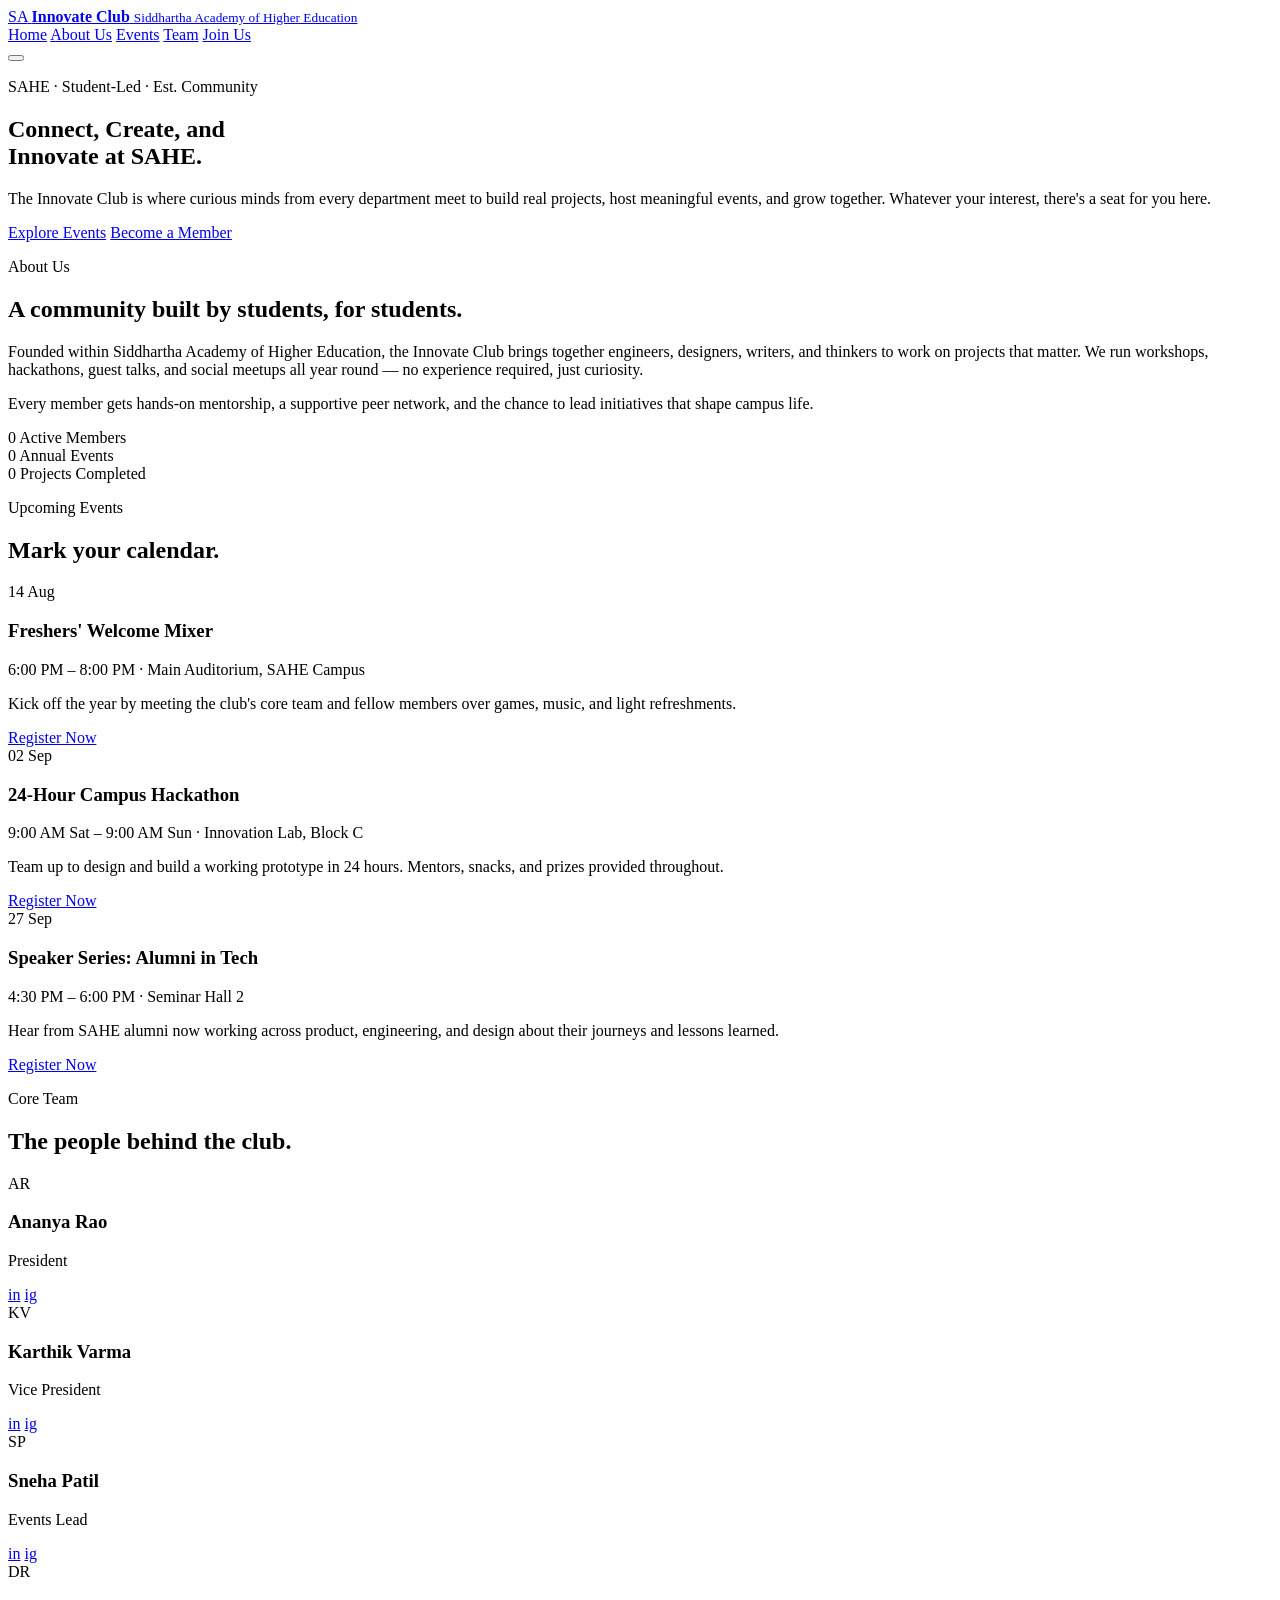
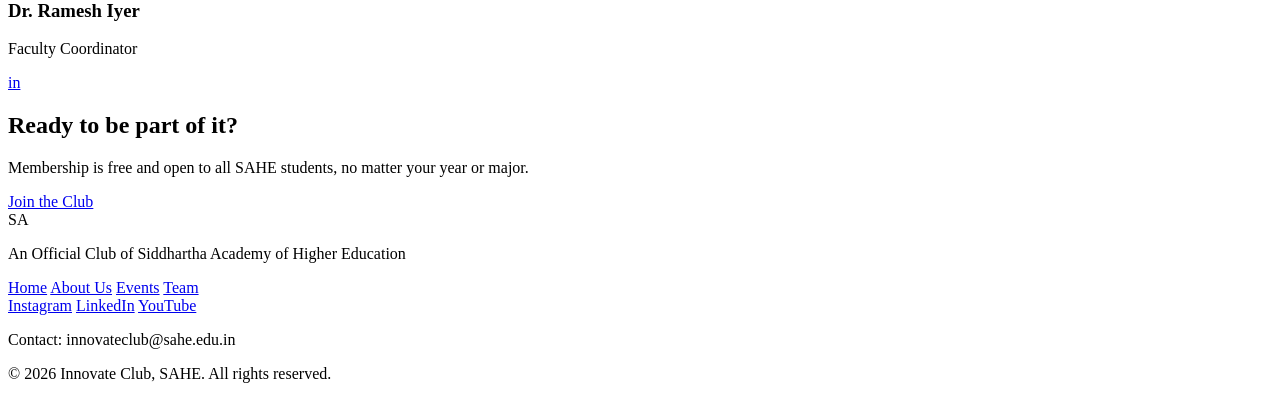
==== commit f22efd81: "Add files via upload" ====
--- a/index.html
+++ b/index.html
@@ -3,286 +3,237 @@
 <head>
 <meta charset="UTF-8">
 <meta name="viewport" content="width=device-width, initial-scale=1.0">
-<title>PULSE FITNESS — Train Different</title>
+<title>Innovate Club | Siddhartha Academy of Higher Education</title>
 <link rel="preconnect" href="https://fonts.googleapis.com">
 <link rel="preconnect" href="https://fonts.gstatic.com" crossorigin>
-<link href="https://fonts.googleapis.com/css2?family=Oswald:wght@400;500;600;700&family=Inter:wght@400;500;600;700&family=Space+Mono:wght@400;700&display=swap" rel="stylesheet">
-<link rel="stylesheet" href="styles.css">
+<link href="https://fonts.googleapis.com/css2?family=Plus+Jakarta+Sans:wght@400;500;600;700;800&display=swap" rel="stylesheet">
+<link rel="stylesheet" href="style.css">
 </head>
 <body>
 
-<!-- ============ NAVIGATION ============ -->
-<header class="site-header">
-  <div class="nav-wrap">
-    <a href="#home" class="logo">PULSE<span>FITNESS</span></a>
-
-    <input type="checkbox" id="nav-toggle" class="nav-toggle">
-    <label for="nav-toggle" class="hamburger" aria-label="Open menu">
-      <span></span><span></span><span></span>
-    </label>
-
-    <nav class="main-nav">
-      <a href="#home">Home</a>
-      <a href="#about">About Us</a>
-      <a href="#classes">Classes</a>
-      <a href="#pricing">Pricing</a>
-      <a href="#trainers">Trainers</a>
-      <a href="#contact">Contact</a>
-      <a href="#pricing" class="btn btn-cta nav-cta">Join Now</a>
-    </nav>
-  </div>
-</header>
-
-<!-- ============ HERO ============ -->
-<section id="home" class="hero">
-  <div class="hero-overlay"></div>
-  <div class="hero-content">
-    <p class="eyebrow">VR SIDDHARTHA ROAD, KANURU · OPEN 24/7</p>
-    <h1>PUSH YOUR LIMITS.<br>BUILD YOUR <span class="hl">LEGACY.</span></h1>
-    <p class="hero-tagline">Strength isn't given, it's forged. Join a community of lifters, fighters and finishers who show up when it's hard — and leave stronger every single time.</p>
-    <div class="hero-actions">
-      <a href="#pricing" class="btn btn-primary">Get Started</a>
-      <a href="#classes" class="btn btn-outline">View Schedule</a>
-    </div>
-  </div>
-  <div class="hero-pulse" aria-hidden="true">
-    <svg viewBox="0 0 600 60" preserveAspectRatio="none">
-      <polyline points="0,30 90,30 110,10 130,50 150,5 170,55 190,30 260,30 280,15 300,45 320,30 600,30" />
-    </svg>
-  </div>
-</section>
-
-<div class="pulse-divider" aria-hidden="true">
-  <svg viewBox="0 0 1200 40" preserveAspectRatio="none">
-    <polyline points="0,20 160,20 190,4 220,36 250,20 400,20 430,8 460,32 490,20 1200,20" />
-  </svg>
-</div>
-
-<!-- ============ FEATURES ============ -->
-<section id="about" class="features">
-  <div class="section-head">
-    <p class="eyebrow">WHY PULSE</p>
-    <h2>Everything you need. Nothing you don't.</h2>
-  </div>
-  <div class="feature-grid">
-    <article class="feature-card">
-      <div class="feature-icon">⏱</div>
-      <h3>24/7 Access</h3>
-      <p>Train at 5am or midnight. Your schedule isn't ours to dictate — keycard entry, always open.</p>
-    </article>
-    <article class="feature-card">
-      <div class="feature-icon">🏆</div>
-      <h3>Certified Trainers</h3>
-      <p>Every coach on our floor is nationally certified and personally invested in your progress.</p>
-    </article>
-    <article class="feature-card">
-      <div class="feature-icon">⚙</div>
-      <h3>Modern Equipment</h3>
-      <p>Commercial-grade racks, plate-loaded machines, and a fully stocked free-weight arena.</p>
-    </article>
-    <article class="feature-card">
-      <div class="feature-icon">📋</div>
-      <h3>Personalized Plans</h3>
-      <p>No cookie-cutter programs. Your goals, your body, your custom roadmap to results.</p>
-    </article>
-  </div>
-</section>
-
-<!-- ============ CLASSES ============ -->
-<section id="classes" class="classes">
-  <div class="section-head">
-    <p class="eyebrow">THE PROGRAMS</p>
-    <h2>Classes built to break plateaus</h2>
-  </div>
-  <div class="class-grid">
-
-    <article class="class-card">
-      <div class="class-img" style="background-image:url('https://images.unsplash.com/photo-1517836357463-d25dfeac3438?auto=format&fit=crop&w=800&q=80');">
-        <span class="badge">MON · WED · FRI — 6:00 AM</span>
-      </div>
-      <div class="class-body">
-        <h3>Bodybuilding</h3>
-        <p>Hypertrophy-focused splits with progressive overload to build raw, sculpted mass.</p>
-      </div>
-    </article>
-
-    <article class="class-card">
-      <div class="class-img" style="background-image:url('https://images.unsplash.com/photo-1517963879433-6ad2b056d712?auto=format&fit=crop&w=800&q=80');">
-        <span class="badge">DAILY — 7:00 PM</span>
-      </div>
-      <div class="class-body">
-        <h3>HIIT &amp; Cardio</h3>
-        <p>High-intensity intervals engineered to torch fat and skyrocket your conditioning.</p>
-      </div>
-    </article>
-
-    <article class="class-card">
-      <div class="class-img" style="background-image:url('https://images.unsplash.com/photo-1544367567-0f2fcb009e0b?auto=format&fit=crop&w=800&q=80');">
-        <span class="badge">TUE · THU — 8:00 AM</span>
-      </div>
-      <div class="class-body">
-        <h3>Yoga &amp; Flexibility</h3>
-        <p>Restore mobility, calm the mind, and protect your gains with active recovery.</p>
-      </div>
-    </article>
-
-    <article class="class-card">
-      <div class="class-img" style="background-image:url('https://images.unsplash.com/photo-1549719386-74dfcbf7dbed?auto=format&fit=crop&w=800&q=80');">
-        <span class="badge">SAT — 10:00 AM</span>
-      </div>
-      <div class="class-body">
-        <h3>Boxing</h3>
-        <p>Bag work, pad drills and footwork — build power, speed and fight-ready reflexes.</p>
-      </div>
-    </article>
-
-  </div>
-</section>
-
-<div class="pulse-divider" aria-hidden="true">
-  <svg viewBox="0 0 1200 40" preserveAspectRatio="none">
-    <polyline points="0,20 160,20 190,4 220,36 250,20 400,20 430,8 460,32 490,20 1200,20" />
-  </svg>
-</div>
-
-<!-- ============ PRICING ============ -->
-<section id="pricing" class="pricing">
-  <div class="section-head">
-    <p class="eyebrow">MEMBERSHIP</p>
-    <h2>Pick your intensity</h2>
-  </div>
-  <div class="pricing-grid">
-
-    <article class="price-card">
-      <h3>Basic</h3>
-      <p class="price"><span class="currency">₹</span>999<span class="period">/mo</span></p>
-      <p class="plan-desc">For the self-starter who just needs the floor.</p>
-      <ul class="plan-features">
-        <li>✔ Gym floor access</li>
-        <li>✔ Locker room access</li>
-        <li>✔ 1 free fitness assessment</li>
-        <li class="off">✘ Group classes</li>
-        <li class="off">✘ Personal training</li>
-      </ul>
-      <a href="#contact" class="btn btn-outline plan-btn">Select Plan</a>
-    </article>
-
-    <article class="price-card popular">
-      <span class="popular-tag">Most Popular</span>
-      <h3>Pro</h3>
-      <p class="price"><span class="currency">₹</span>1,999<span class="period">/mo</span></p>
-      <p class="plan-desc">Full access for members who train to win.</p>
-      <ul class="plan-features">
-        <li>✔ 24/7 gym access</li>
-        <li>✔ Unlimited group classes</li>
-        <li>✔ Monthly progress tracking</li>
-        <li>✔ 2 personal training sessions</li>
-        <li class="off">✘ Nutrition coaching</li>
-      </ul>
-      <a href="#contact" class="btn btn-primary plan-btn">Select Plan</a>
-    </article>
-
-    <article class="price-card">
-      <h3>Elite</h3>
-      <p class="price"><span class="currency">₹</span>3,499<span class="period">/mo</span></p>
-      <p class="plan-desc">The complete transformation package.</p>
-      <ul class="plan-features">
-        <li>✔ 24/7 priority access</li>
-        <li>✔ Unlimited group classes</li>
-        <li>✔ Weekly personal training</li>
-        <li>✔ Custom nutrition coaching</li>
-        <li>✔ Guest passes ×4/mo</li>
-      </ul>
-      <a href="#contact" class="btn btn-outline plan-btn">Select Plan</a>
-    </article>
-
-  </div>
-</section>
-
-<!-- ============ TRAINERS ============ -->
-<section id="trainers" class="trainers">
-  <div class="section-head">
-    <p class="eyebrow">THE COACHES</p>
-    <h2>Trained by people who've been there</h2>
-  </div>
-  <div class="trainer-grid">
-
-    <article class="trainer-card">
-      <div class="trainer-photo" style="background-image:url('https://images.unsplash.com/photo-1571019613454-1cb2f99b2d8b?auto=format&fit=crop&w=600&q=80');"></div>
-      <h3>Arjun Reddy</h3>
-      <p class="specialty">Strength &amp; Powerlifting</p>
-      <div class="socials">
-        <span class="social-icon" aria-label="Instagram">IG</span>
-        <span class="social-icon" aria-label="Twitter">TW</span>
-        <span class="social-icon" aria-label="LinkedIn">IN</span>
-      </div>
-    </article>
-
-    <article class="trainer-card">
-      <div class="trainer-photo" style="background-image:url('https://images.unsplash.com/photo-1517841905240-472988babdf9?auto=format&fit=crop&w=600&q=80');"></div>
-      <h3>Meera Nair</h3>
-      <p class="specialty">HIIT &amp; Conditioning</p>
-      <div class="socials">
-        <span class="social-icon" aria-label="Instagram">IG</span>
-        <span class="social-icon" aria-label="Twitter">TW</span>
-        <span class="social-icon" aria-label="LinkedIn">IN</span>
-      </div>
-    </article>
-
-    <article class="trainer-card">
-      <div class="trainer-photo" style="background-image:url('https://images.unsplash.com/photo-1548690312-e3b507d8c110?auto=format&fit=crop&w=600&q=80');"></div>
-      <h3>Vikram Singh</h3>
-      <p class="specialty">Boxing &amp; Combat Fitness</p>
-      <div class="socials">
-        <span class="social-icon" aria-label="Instagram">IG</span>
-        <span class="social-icon" aria-label="Twitter">TW</span>
-        <span class="social-icon" aria-label="LinkedIn">IN</span>
-      </div>
-    </article>
-
-  </div>
-</section>
-
-<!-- ============ FOOTER ============ -->
-<footer id="contact" class="site-footer">
-  <div class="footer-grid">
-
-    <div class="footer-col">
-      <a href="#home" class="logo">PULSE<span>FITNESS</span></a>
-      <p>MG Road, Kanuru<br>Vijayawada, Andhra Pradesh 520007</p>
-      <p class="hours"><strong>Mon – Sat:</strong> Open 24 hours<br><strong>Sunday:</strong> 6:00 AM – 8:00 PM</p>
-    </div>
-
-    <div class="footer-col">
-      <h4>Quick Links</h4>
-      <a href="#home">Home</a>
-      <a href="#about">About Us</a>
-      <a href="#classes">Classes</a>
-      <a href="#pricing">Pricing</a>
-      <a href="#trainers">Trainers</a>
-    </div>
-
-    <div class="footer-col">
-      <h4>Get In Touch</h4>
-      <a href="tel:+911234567890">+91 12345 67890</a>
-      <a href="mailto:hello@pulsefitness.in">hello@pulsefitness.in</a>
-    </div>
-
-    <div class="footer-col newsletter">
-      <h4>Stay In The Loop</h4>
-      <p>Workout tips &amp; member offers, once a week.</p>
-      <form class="newsletter-form" onsubmit="return false;">
-        <input type="email" placeholder="Your email address" required>
-        <button type="submit">Subscribe</button>
-      </form>
-    </div>
-
-  </div>
-
-  <div class="footer-bottom">
-    <p>&copy; 2026 Pulse Fitness. All rights reserved.</p>
-  </div>
-</footer>
-
+  <!-- ================= HEADER ================= -->
+  <header class="site-header" id="siteHeader">
+    <div class="container header-inner">
+      <a href="#" class="brand">
+        <span class="brand-logo" aria-hidden="true">SA</span>
+        <span class="brand-text">
+          <strong>Innovate Club</strong>
+          <small>Siddhartha Academy of Higher Education</small>
+        </span>
+      </a>
+
+      <nav class="main-nav" id="mainNav">
+        <a href="#home">Home</a>
+        <a href="#about">About Us</a>
+        <a href="#events">Events</a>
+        <a href="#team">Team</a>
+        <a href="#join" class="btn btn-primary btn-small">Join Us</a>
+      </nav>
+
+      <button class="nav-toggle" id="navToggle" aria-label="Toggle navigation" aria-expanded="false">
+        <span></span><span></span><span></span>
+      </button>
+    </div>
+  </header>
+
+  <!-- ================= HERO ================= -->
+  <section class="hero" id="home">
+    <div class="hero-ribbon" aria-hidden="true"></div>
+    <div class="container hero-inner">
+      <p class="eyebrow">SAHE · Student-Led · Est. Community</p>
+      <h1>Connect, Create, and<br> Innovate at SAHE.</h1>
+      <p class="hero-desc">
+        The Innovate Club is where curious minds from every department meet to build real projects,
+        host meaningful events, and grow together. Whatever your interest, there's a seat for you here.
+      </p>
+      <div class="hero-actions">
+        <a href="#events" class="btn btn-primary">Explore Events</a>
+        <a href="#join" class="btn btn-outline">Become a Member</a>
+      </div>
+    </div>
+  </section>
+
+  <!-- ================= ABOUT ================= -->
+  <section class="about" id="about">
+    <div class="container about-grid">
+      <div class="about-text">
+        <p class="eyebrow">About Us</p>
+        <h2>A community built by students, for students.</h2>
+        <p>
+          Founded within Siddhartha Academy of Higher Education, the Innovate Club brings together
+          engineers, designers, writers, and thinkers to work on projects that matter. We run
+          workshops, hackathons, guest talks, and social meetups all year round — no experience
+          required, just curiosity.
+        </p>
+        <p>
+          Every member gets hands-on mentorship, a supportive peer network, and the chance to lead
+          initiatives that shape campus life.
+        </p>
+      </div>
+
+      <div class="about-stats">
+        <div class="stat-card">
+          <span class="stat-number" data-count="250">0</span>
+          <span class="stat-label">Active Members</span>
+        </div>
+        <div class="stat-card">
+          <span class="stat-number" data-count="18">0</span>
+          <span class="stat-label">Annual Events</span>
+        </div>
+        <div class="stat-card">
+          <span class="stat-number" data-count="42">0</span>
+          <span class="stat-label">Projects Completed</span>
+        </div>
+      </div>
+    </div>
+  </section>
+
+  <!-- ================= EVENTS ================= -->
+  <section class="events" id="events">
+    <div class="container">
+      <p class="eyebrow center">Upcoming Events</p>
+      <h2 class="center">Mark your calendar.</h2>
+
+      <div class="event-grid">
+
+        <article class="event-card">
+          <div class="event-date">
+            <span class="day">14</span>
+            <span class="month">Aug</span>
+          </div>
+          <div class="event-body">
+            <h3>Freshers' Welcome Mixer</h3>
+            <p class="event-meta">6:00 PM – 8:00 PM · Main Auditorium, SAHE Campus</p>
+            <p class="event-summary">
+              Kick off the year by meeting the club's core team and fellow members over games,
+              music, and light refreshments.
+            </p>
+            <a href="#join" class="btn btn-outline btn-small">Register Now</a>
+          </div>
+        </article>
+
+        <article class="event-card">
+          <div class="event-date">
+            <span class="day">02</span>
+            <span class="month">Sep</span>
+          </div>
+          <div class="event-body">
+            <h3>24-Hour Campus Hackathon</h3>
+            <p class="event-meta">9:00 AM Sat – 9:00 AM Sun · Innovation Lab, Block C</p>
+            <p class="event-summary">
+              Team up to design and build a working prototype in 24 hours. Mentors, snacks, and
+              prizes provided throughout.
+            </p>
+            <a href="#join" class="btn btn-outline btn-small">Register Now</a>
+          </div>
+        </article>
+
+        <article class="event-card">
+          <div class="event-date">
+            <span class="day">27</span>
+            <span class="month">Sep</span>
+          </div>
+          <div class="event-body">
+            <h3>Speaker Series: Alumni in Tech</h3>
+            <p class="event-meta">4:30 PM – 6:00 PM · Seminar Hall 2</p>
+            <p class="event-summary">
+              Hear from SAHE alumni now working across product, engineering, and design about
+              their journeys and lessons learned.
+            </p>
+            <a href="#join" class="btn btn-outline btn-small">Register Now</a>
+          </div>
+        </article>
+
+      </div>
+    </div>
+  </section>
+
+  <!-- ================= TEAM ================= -->
+  <section class="team" id="team">
+    <div class="container">
+      <p class="eyebrow center">Core Team</p>
+      <h2 class="center">The people behind the club.</h2>
+
+      <div class="team-grid">
+
+        <div class="team-card">
+          <div class="avatar" aria-hidden="true">AR</div>
+          <h3>Ananya Rao</h3>
+          <p class="role">President</p>
+          <div class="socials">
+            <a href="#" aria-label="LinkedIn">in</a>
+            <a href="#" aria-label="Instagram">ig</a>
+          </div>
+        </div>
+
+        <div class="team-card">
+          <div class="avatar" aria-hidden="true">KV</div>
+          <h3>Karthik Varma</h3>
+          <p class="role">Vice President</p>
+          <div class="socials">
+            <a href="#" aria-label="LinkedIn">in</a>
+            <a href="#" aria-label="Instagram">ig</a>
+          </div>
+        </div>
+
+        <div class="team-card">
+          <div class="avatar" aria-hidden="true">SP</div>
+          <h3>Sneha Patil</h3>
+          <p class="role">Events Lead</p>
+          <div class="socials">
+            <a href="#" aria-label="LinkedIn">in</a>
+            <a href="#" aria-label="Instagram">ig</a>
+          </div>
+        </div>
+
+        <div class="team-card">
+          <div class="avatar" aria-hidden="true">DR</div>
+          <h3>Dr. Ramesh Iyer</h3>
+          <p class="role">Faculty Coordinator</p>
+          <div class="socials">
+            <a href="#" aria-label="LinkedIn">in</a>
+          </div>
+        </div>
+
+      </div>
+    </div>
+  </section>
+
+  <!-- ================= JOIN CTA ================= -->
+  <section class="join-cta" id="join">
+    <div class="container join-inner">
+      <h2>Ready to be part of it?</h2>
+      <p>Membership is free and open to all SAHE students, no matter your year or major.</p>
+      <a href="mailto:innovateclub@sahe.edu.in" class="btn btn-primary">Join the Club</a>
+    </div>
+  </section>
+
+  <!-- ================= FOOTER ================= -->
+  <footer class="site-footer">
+    <div class="container footer-inner">
+      <div class="footer-brand">
+        <span class="brand-logo" aria-hidden="true">SA</span>
+        <p>An Official Club of Siddhartha Academy of Higher Education</p>
+      </div>
+
+      <nav class="footer-links">
+        <a href="#home">Home</a>
+        <a href="#about">About Us</a>
+        <a href="#events">Events</a>
+        <a href="#team">Team</a>
+      </nav>
+
+      <div class="footer-social">
+        <a href="#" aria-label="Instagram">Instagram</a>
+        <a href="#" aria-label="LinkedIn">LinkedIn</a>
+        <a href="#" aria-label="YouTube">YouTube</a>
+      </div>
+
+      <p class="footer-contact">Contact: innovateclub@sahe.edu.in</p>
+      <p class="footer-copy">&copy; 2026 Innovate Club, SAHE. All rights reserved.</p>
+    </div>
+  </footer>
+
+<script src="script.js"></script>
 </body>
 </html>
